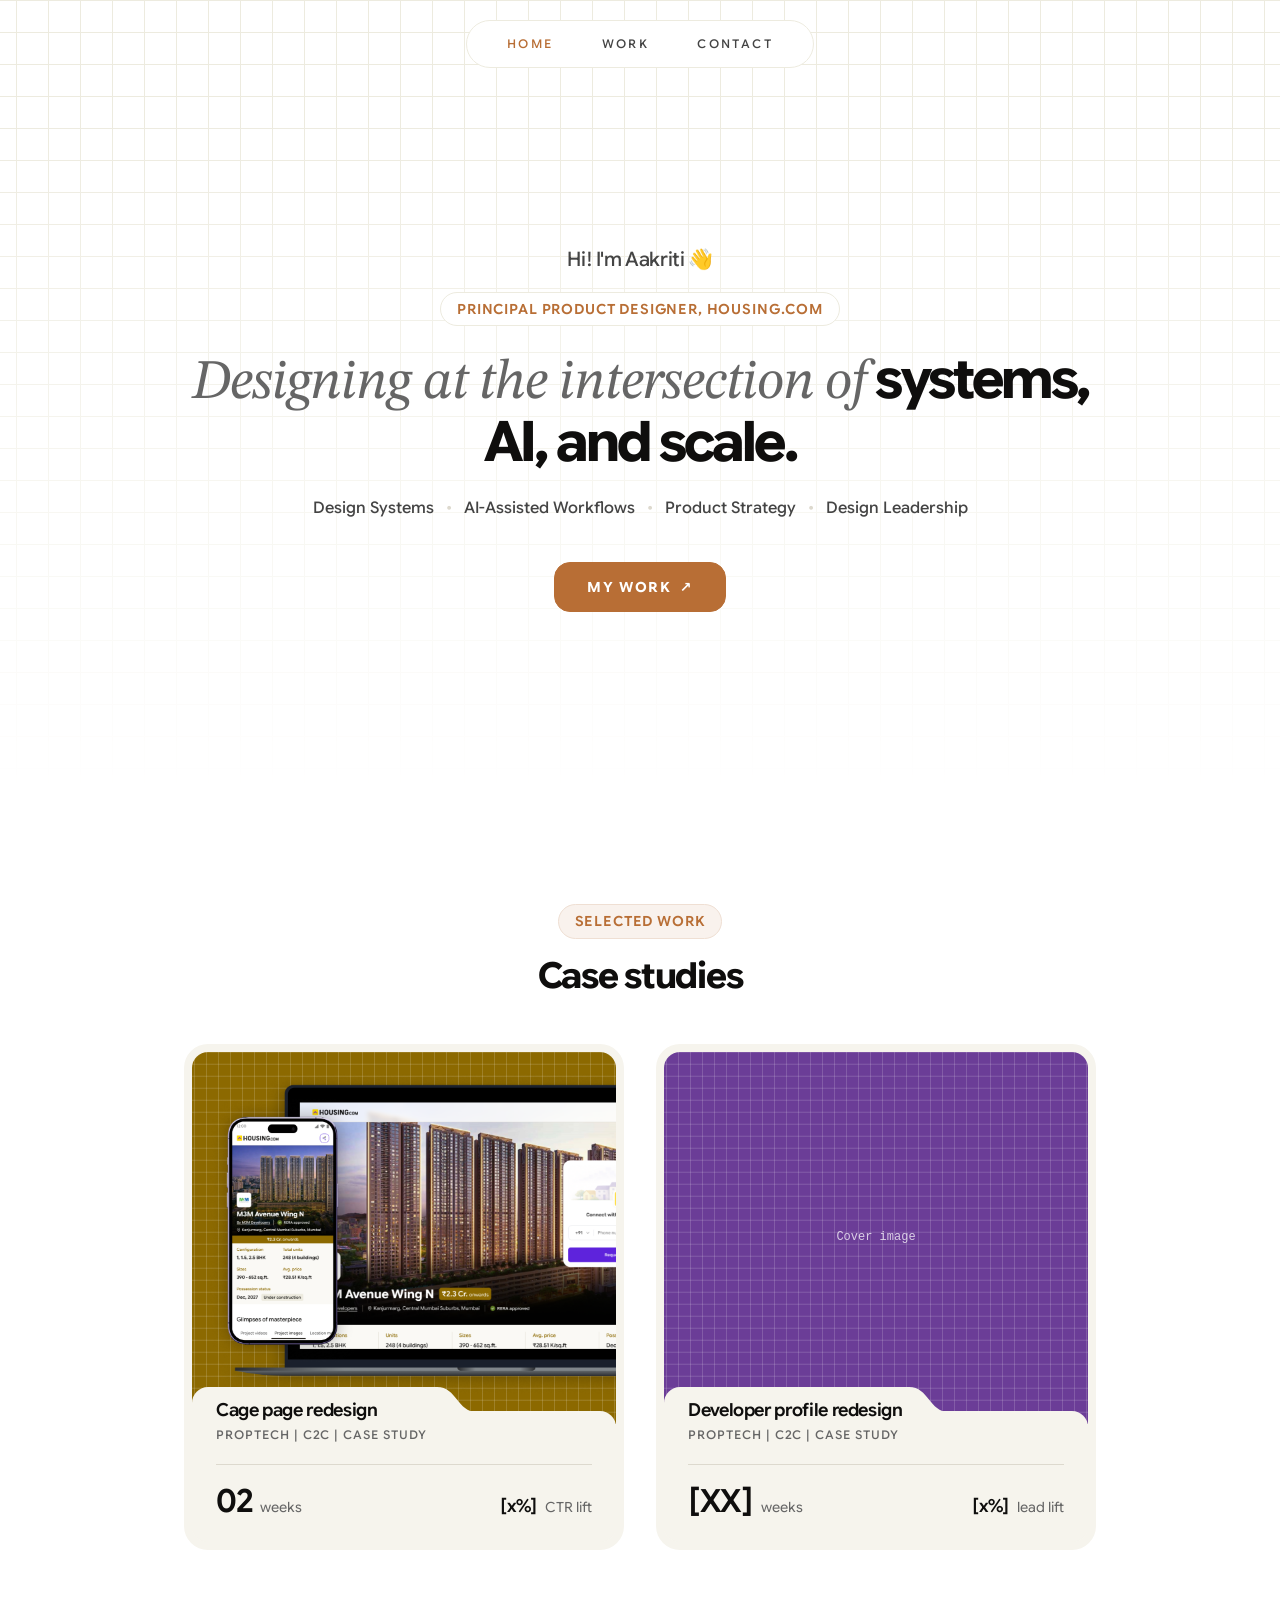
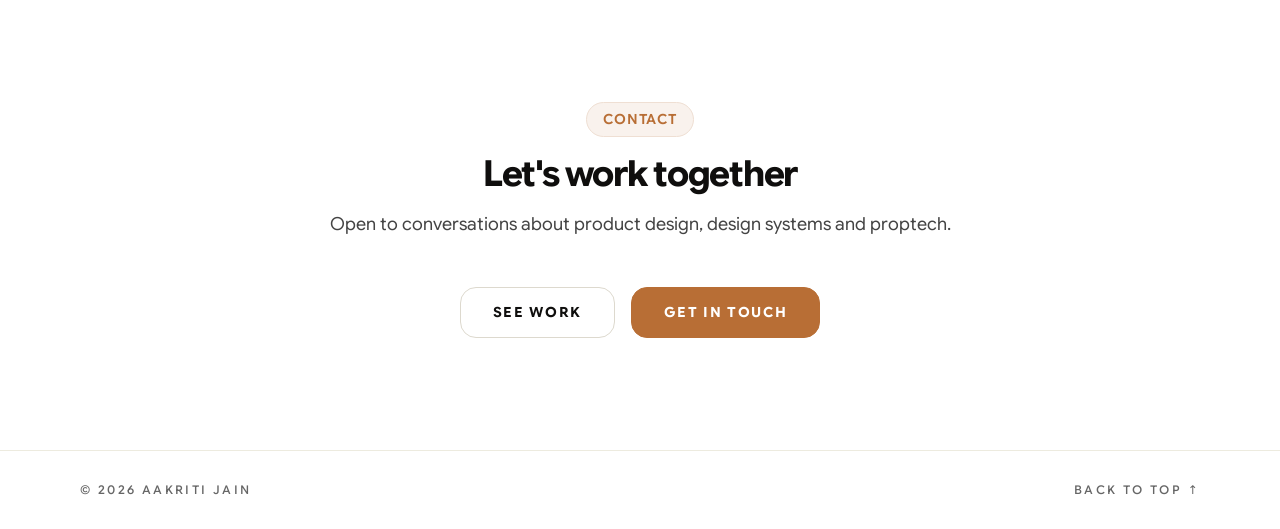
==== index.html @ a9bc6578 "Add portfolio homepage and cage page case study Plain HTML/CSS/JS site on Bricks design system token" ====
<!doctype html>
<html lang="en">
<head>
  <meta charset="utf-8">
  <meta name="viewport" content="width=device-width, initial-scale=1">
  <title>Aakriti Jain — Product Designer</title>
  <meta name="description" content="Aakriti Jain is a product designer at Housing.com, designing proptech experiences across web and app.">
  <link rel="preload" href="./assets/fonts/GoogleSansFlex.woff2" as="font" type="font/woff2" crossorigin>
  <link rel="preconnect" href="https://fonts.googleapis.com">
  <link rel="preconnect" href="https://fonts.gstatic.com" crossorigin>
  <link href="https://fonts.googleapis.com/css2?family=STIX+Two+Text:ital,wght@0,400;0,600;1,400;1,500&display=swap" rel="stylesheet">
  <link rel="stylesheet" href="./assets/css/styles.css">
  <script>document.documentElement.classList.add('js')</script>
  <script src="./assets/js/main.js" defer></script>
</head>
<body id="top">

  <nav class="nav" aria-label="Primary">
    <a href="./index.html" aria-current="page">Home</a>
    <a href="#work">Work</a>
    <a href="#contact">Contact</a>
  </nav>

  <main>
    <header class="hero hero--home">
      <div class="container intro">
        <p class="intro__hello">Hi! I'm Aakriti <span aria-hidden="true">👋</span></p>
        <span class="tag">Principal Product Designer, Housing.com</span>
        <h1 class="intro__title"><span class="soft">Designing at the intersection of</span> systems, AI, and scale.</h1>
        <p class="intro__skills">
          <span>Design Systems</span>
          <span>AI-Assisted Workflows</span>
          <span>Product Strategy</span>
          <span>Design Leadership</span>
        </p>
        <div class="intro__ctas">
          <a class="btn btn--solid" href="#work">My work <span aria-hidden="true">↗</span></a>
        </div>
      </div>
    </header>

    <section class="section" id="work">
      <div class="container">
        <div class="head reveal">
          <span class="tag">Selected work</span>
          <h2>Case studies</h2>
        </div>

        <div class="work__grid">
          <a class="folder folder--butter reveal" href="./case-studies/cage-page-redesign.html" aria-label="Cage page redesign case study">
            <div class="folder__media">
              <img src="./assets/img/cage-page-cover.png" alt="Redesigned cage page on laptop and mobile" width="848" height="744" loading="lazy" decoding="async">
            </div>
            <div class="folder__body">
              <span class="folder__tab" aria-hidden="true"></span>
              <svg class="folder__curve" viewBox="0 0 40 24" preserveAspectRatio="none" aria-hidden="true">
                <path d="M0 0 C 20 0, 20 24, 40 24 L 0 24 Z" fill="currentColor"/>
              </svg>
              <div class="folder__head">
                <b>Cage page redesign</b>
                <span>PROPTECH | C2C | CASE STUDY</span>
              </div>
              <div class="folder__more">
                <div>
                  <h3 class="folder__title">Drove <span class="num">[x%]</span> more clicks by turning a high-converting landing page into a premium product developers pay for.</h3>
                </div>
              </div>
              <div class="folder__foot">
                <div class="folder__stat">
                  <b>02</b>
                  <span>weeks</span>
                </div>
                <div class="folder__stat folder__stat--end">
                  <b>[x%]</b>
                  <span>CTR lift</span>
                </div>
              </div>
            </div>
          </a>

          <!-- Coming soon: developer profile case study (dummy content until written up) -->
          <div class="folder folder--lavender folder--soon reveal" tabindex="0" aria-label="Developer profile redesign, case study coming soon">
            <div class="folder__media">
              <!-- TODO: replace with <img src="./assets/img/developer-profile-cover.png" alt=""> -->
              <span class="folder__ph">Cover image</span>
            </div>
            <div class="folder__body">
              <span class="folder__tab" aria-hidden="true"></span>
              <svg class="folder__curve" viewBox="0 0 40 24" preserveAspectRatio="none" aria-hidden="true">
                <path d="M0 0 C 20 0, 20 24, 40 24 L 0 24 Z" fill="currentColor"/>
              </svg>
              <div class="folder__head">
                <b>Developer profile redesign</b>
                <span>PROPTECH | C2C | CASE STUDY</span>
              </div>
              <div class="folder__more">
                <div>
                  <h3 class="folder__title">Drove <span class="num">[x%]</span> more lead drops by revamping developer profiles to put their projects front and centre.</h3>
                </div>
              </div>
              <div class="folder__foot">
                <div class="folder__stat">
                  <b>[XX]</b>
                  <span>weeks</span>
                </div>
                <div class="folder__stat folder__stat--end">
                  <b>[x%]</b>
                  <span>lead lift</span>
                </div>
              </div>
            </div>
          </div>
        </div>
      </div>
    </section>

    <section class="upnext" id="contact">
      <div class="container">
        <div class="head head--flush reveal">
          <span class="tag">Contact</span>
          <h2>Let's work together</h2>
          <p>Open to conversations about product design, design systems and proptech.</p>
        </div>
        <div class="ctas">
          <a class="btn" href="#work">See work</a>
          <!-- TODO: add contact link (email / LinkedIn) -->
          <a class="btn btn--solid" href="#">Get in touch</a>
        </div>
      </div>
    </section>
  </main>

  <footer class="footer">
    <div class="container footer__inner label">
      <span>© 2026 Aakriti Jain</span>
      <a href="#top">Back to top ↑</a>
    </div>
  </footer>

</body>
</html>
---- assets/css/styles.css ----
/* Google Sans Flex (SIL OFL 1.1, see ../fonts/OFL.txt). One variable file:
   weights 400–700, optical size 6–144, slant 0 to -10, Latin subset. */
@font-face {
  font-family: "Google Sans Flex";
  src: url("../fonts/GoogleSansFlex.woff2") format("woff2");
  font-weight: 400 700;
  font-style: oblique 0deg 10deg;
  font-display: swap;
}

/* ==========================================================================
   Aakriti Jain — Portfolio
   Built on Bricks design system tokens. No hardcoded values outside :root.
   ========================================================================== */

:root {
  /* Color */
  --warm-0: #ffffff;
  --warm-50: #faf9f5;
  --warm-100: #f6f4ed;
  --warm-200: #edebdf;
  --warm-300: #ddd9ce;
  --warm-700: #5c554d;
  --warm-800: #3c3630;
  --warm-900: #211d19;
  --purple-50: #f5f1fe;
  --purple-100: #e8dffd;
  --lavender-50: #f6f1f8;
  --lavender-100: #eee4f1;
  --lavender-200: #d6bce4;
  --lavender-500: #6b3d97;
  --butter-500: #8c6900;
  --lavender-300: #b58ad2;
  --purple-700: #4a16d9;

  /* Copper (test palette, from the Frame 2147262512–18 swatches) */
  --copper-900: #774722;
  --copper-800: #965a2c;
  --copper-700: #b86e35; /* default */
  --copper-500: #ca8149;
  --copper-400: #d39769;
  --copper-300: #e0b594;
  /* Light tints derived from the default for fills and outlines */
  --copper-100: color-mix(in srgb, var(--copper-700) 22%, var(--warm-0));
  --copper-50: color-mix(in srgb, var(--copper-700) 9%, var(--warm-0));

  /* Brand: every former purple use points here. Swap the theme to revert. */
  --brand: var(--copper-700);
  --brand-100: var(--copper-100);
  --brand-50: var(--copper-50);
  --grey-700: #666666;
  --grey-800: #444444;
  --grey-900: #0f0e0d;
  --pink-500: #ff1a87;

  /* Semantic aliases */
  --bg-page: var(--warm-0);
  --surface-subtle: var(--warm-50);
  --surface-default: var(--warm-100);
  --surface-brand: var(--brand-50);
  --border-subtle: var(--warm-200);
  --border-default: var(--warm-300);
  --text-primary: var(--grey-900);
  --text-secondary: var(--grey-800);
  --text-muted: var(--grey-700);
  --accent: var(--brand);
  --highlight: var(--pink-500);

  /* Typography */
  --font-sans: "Google Sans Flex", system-ui, -apple-system, sans-serif;
  --font-accent: "STIX Two Text", Georgia, serif;
  --font-mono: Menlo, ui-monospace, monospace;

  --fs-10: 10px;
  --fs-12: 12px;
  --fs-14: 14px;
  --fs-16: 16px;
  --fs-18: 18px;
  --fs-20: 20px;
  --fs-24: 24px;
  --fs-28: 28px;
  --fs-32: 32px;
  --fs-36: 36px;
  --fs-40: 40px;
  --fs-48: 48px;
  --fs-56: 56px;

  /* One size for all running body copy */
  --text-body: var(--fs-18);

  --fw-regular: 400;
  --fw-medium: 500;
  --fw-semibold: 600;
  --fw-bold: 700;

  /* Spacing */
  --space-xs: 8px;
  --space-s: 12px;
  --space-m: 16px;
  --space-l: 20px;
  --space-xl: 24px;
  --space-2xl: 32px;
  --space-3xl: 40px;
  --space-4xl: 48px;
  --space-5xl: 64px;

  /* Radius */
  --radius-xs: 4px;
  --radius-s: 8px;
  --radius-m: 12px;
  --radius-l: 16px;
  --radius-xl: 20px;
  --radius-2xl: 24px;
  --radius-full: 999px;

  /* Layout — composed only from spacing tokens */
  --gutter: var(--space-m);
  --container: 1120px;
  --measure: 760px;
  --section-y: calc(var(--space-5xl) + var(--space-4xl));     /* 112 */
  --chapter-y: calc(var(--space-5xl) * 2);                     /* 128 */
  --hero-top: calc(var(--space-5xl) * 2 + var(--space-3xl));   /* 168 */
}

@media (min-width: 768px) {
  :root {
    --gutter: var(--space-2xl);
  }
}

/* Original Bricks purple brand. To revert, add data-theme="purple" to <html>
   on each page (or swap these values into --brand above). */
:root[data-theme="purple"] {
  --brand: var(--purple-700);
  --brand-100: var(--purple-100);
  --brand-50: var(--purple-50);
}

/* --------------------------------------------------------------------------
   Base
   -------------------------------------------------------------------------- */

*,
*::before,
*::after {
  box-sizing: border-box;
}

html {
  -webkit-text-size-adjust: 100%;
  scroll-behavior: smooth;
}

body {
  margin: 0;
  background: var(--bg-page);
  color: var(--text-primary);
  font-family: var(--font-sans);
  font-size: var(--fs-16);
  font-weight: var(--fw-regular);
  line-height: 1.6;
  -webkit-font-smoothing: antialiased;
}

img {
  display: block;
  max-width: 100%;
}

a {
  color: inherit;
  text-decoration: none;
}

h1,
h2,
h3,
p,
ol,
ul,
figure {
  margin: 0;
}

ol,
ul {
  padding: 0;
  list-style: none;
}

:focus-visible {
  outline: 2px solid var(--accent);
  outline-offset: 2px;
  border-radius: var(--radius-xs);
}

.container {
  width: 100%;
  max-width: calc(var(--container) + var(--gutter) * 2);
  margin: 0 auto;
  padding: 0 var(--gutter);
}

.section {
  padding: var(--section-y) 0;
}

.section + .section {
  padding-top: 0;
}

/* Small uppercase label used for meta, eyebrows and nav */
.label {
  font-size: var(--fs-12);
  font-weight: var(--fw-medium);
  line-height: 1.2;
  letter-spacing: 0.2em;
  text-transform: uppercase;
  color: var(--text-muted);
}

.tag {
  text-transform: uppercase;
  letter-spacing: 0.06em;
  display: inline-flex;
  align-items: center;
  padding: var(--space-xs) var(--space-m);
  border-radius: var(--radius-full);
  border: 1px solid var(--brand-100);
  background: var(--surface-brand);
  color: var(--accent);
  font-size: var(--fs-14);
  font-weight: var(--fw-semibold);
  line-height: 1.2;
}

.tag--neutral {
  border-color: var(--border-subtle);
  background: var(--surface-default);
  color: var(--text-secondary);
}

/* Centered section heading block */
.head {
  max-width: var(--measure);
  margin: 0 auto var(--space-4xl);
  text-align: center;
}

.head h2 {
  margin-top: var(--space-m);
  font-size: var(--fs-28);
  font-weight: var(--fw-bold);
  line-height: 1.15;
  letter-spacing: -0.035em;
}

.head p {
  margin-top: var(--space-m);
  font-size: var(--text-body);
  line-height: 1.6;
  color: var(--text-secondary);
}

.head__icon {
  display: block;
  width: var(--space-3xl);
  height: var(--space-3xl);
  margin: 0 auto var(--space-m);
  color: var(--border-default);
}

.head h2.head__accent {
  margin-top: 0;
  color: var(--accent);
}

.head--flush {
  margin-bottom: 0;
}

@media (min-width: 768px) {
  .head h2 {
    font-size: var(--fs-36);
  }

  .head p {
    font-size: var(--text-body);
  }
}

/* Reveal on scroll (only when JS is available) */
.js .reveal {
  opacity: 0;
  transform: translateY(var(--space-l));
  transition: opacity 0.6s ease, transform 0.6s ease;
}

.js .reveal.in {
  opacity: 1;
  transform: none;
}

/* --------------------------------------------------------------------------
   Nav — floating pill
   -------------------------------------------------------------------------- */

.nav {
  position: fixed;
  top: var(--space-l);
  left: 50%;
  z-index: 20;
  transform: translateX(-50%);
  display: flex;
  gap: var(--space-xl);
  padding: var(--space-m) var(--space-2xl);
  background: var(--bg-page);
  border: 1px solid var(--border-subtle);
  border-radius: var(--radius-full);
  white-space: nowrap;
}

.nav a {
  font-size: var(--fs-12);
  font-weight: var(--fw-medium);
  line-height: 1.2;
  letter-spacing: 0.2em;
  text-transform: uppercase;
  color: var(--text-secondary);
  transition: color 0.15s ease;
}

.nav a:hover,
.nav a[aria-current="page"] {
  color: var(--accent);
}

@media (min-width: 768px) {
  .nav {
    gap: var(--space-4xl);
    padding: var(--space-m) var(--space-3xl);
  }
}

/* --------------------------------------------------------------------------
   Hero (shared)
   -------------------------------------------------------------------------- */

.hero {
  position: relative;
  isolation: isolate;
  padding: calc(var(--space-5xl) * 2) 0 var(--space-5xl);
}

/* Edge-to-edge grid behind every hero: solid at the top, gone by the next section */
.hero::before {
  content: "";
  position: absolute;
  inset: 0;
  z-index: -1;
  background-image:
    linear-gradient(to right, var(--border-subtle) 1px, transparent 1px),
    linear-gradient(to bottom, var(--border-subtle) 1px, transparent 1px);
  background-size: var(--space-2xl) var(--space-2xl);
  background-position: center top;
  -webkit-mask-image: linear-gradient(to bottom, black 0%, black 15%, transparent 100%);
  mask-image: linear-gradient(to bottom, black 0%, black 15%, transparent 100%);
}

@media (min-width: 900px) {
  .hero {
    padding: var(--hero-top) 0 var(--section-y);
  }
}

.hero__grid {
  display: grid;
  gap: var(--space-4xl);
}

@media (min-width: 900px) {
  .hero__grid {
    grid-template-columns: 1fr 1fr;
    align-items: end;
  }
}

.back {
  display: inline-block;
  margin-bottom: var(--space-xl);
  transition: color 0.15s ease;
}

.back:hover {
  color: var(--accent);
}

.hero__title {
  margin-top: var(--space-l);
  font-size: var(--fs-40);
  font-weight: var(--fw-bold);
  line-height: 1.04;
  letter-spacing: -0.05em;
}

.hero__title .muted {
  color: var(--text-muted);
}

.hero__intro {
  max-width: 600px;
  margin-top: var(--space-l);
  font-size: var(--text-body);
  line-height: 1.6;
  letter-spacing: -0.02em;
  color: var(--text-secondary);
}

.hero__intro strong {
  font-weight: var(--fw-bold);
  color: var(--text-primary);
}

@media (min-width: 768px) {
  .hero__title {
    font-size: var(--fs-56);
  }

  .hero__intro {
    font-size: var(--text-body);
  }
}

/* Homepage hero — centred intro over a fading grid */
.hero--home {
  display: grid;
  align-items: center;
  min-height: 88vh;
  padding: calc(var(--space-5xl) * 2) 0 var(--space-5xl);
}

.intro {
  display: flex;
  flex-direction: column;
  align-items: center;
  text-align: center;
}

.intro__hello {
  margin-bottom: var(--space-m);
  font-size: var(--fs-20);
  font-weight: var(--fw-medium);
  letter-spacing: -0.02em;
  color: var(--text-secondary);
}

.intro .tag {
  background: var(--warm-0);
  border: 1px solid var(--border-subtle);
}

.intro__title {
  max-width: 900px;
  margin-top: var(--space-xl);
  font-size: var(--fs-40);
  font-weight: var(--fw-bold);
  line-height: 1.05;
  letter-spacing: -0.05em;
}

.intro__title .soft {
  font-family: var(--font-accent);
  font-style: italic;
  font-weight: var(--fw-regular);
  letter-spacing: -0.02em;
  color: var(--text-muted);
}

.intro__skills {
  display: flex;
  flex-wrap: wrap;
  justify-content: center;
  gap: var(--space-xs) var(--space-s);
  max-width: var(--measure);
  margin-top: var(--space-xl);
  font-size: var(--fs-14);
  font-weight: var(--fw-medium);
  color: var(--text-secondary);
}

.intro__skills {
  column-gap: var(--space-l);
}

@media (min-width: 600px) {
  .intro__skills {
    column-gap: var(--space-s);
  }

  .intro__skills span + span::before {
    content: "•";
    margin-right: var(--space-s);
    color: var(--border-default);
  }
}

.intro__ctas {
  margin-top: var(--space-3xl);
}

@media (min-width: 768px) {
  .intro__title {
    font-size: var(--fs-56);
  }

  .intro__skills {
    font-size: var(--fs-16);
  }
}

/* Stat pair under the hero copy */
.stats {
  display: grid;
  grid-template-columns: 1fr 1fr;
  gap: var(--space-s);
  max-width: 420px;
  margin-top: var(--space-2xl);
}

/* Card UI — one shell for every card: white, hairline border, soft radius,
   a tinted pill on top, semibold title, muted description */
.stat,
.star li,
.prob,
.hmw__card {
  border-radius: var(--radius-l);
  background: var(--warm-0);
  border: 1px solid var(--border-default);
}

.star .label,
.prob__no,
.pill {
  display: inline-flex;
  align-items: center;
  justify-self: start;
  padding: var(--space-xs) var(--space-s);
  border-radius: var(--radius-full);
  border: 1px solid var(--brand-100);
  background: var(--surface-brand);
  color: var(--accent);
  font-size: var(--fs-14);
  font-weight: var(--fw-medium);
  line-height: 1;
  letter-spacing: 0.06em;
  text-transform: uppercase;
}

.stat {
  padding: var(--space-m);
}

.stat b {
  font-family: var(--font-accent);
  display: block;
  font-size: var(--fs-28);
  font-weight: var(--fw-bold);
  line-height: 1;
  letter-spacing: -0.04em;
  color: var(--accent);
}

.stat small {
  display: block;
  margin-top: var(--space-xs);
  font-size: var(--fs-12);
  line-height: 1.35;
  color: var(--text-muted);
}

/* Meta row: label over value, divided columns */
.meta {
  --meta-line: 2px solid var(--border-default);
  display: grid;
  grid-template-columns: 1fr;
  border-top: var(--meta-line);
}

.meta > div {
  padding: var(--space-l) var(--space-m) var(--space-l) 0;
  border-bottom: var(--meta-line);
}

.meta dt {
  margin-bottom: var(--space-xs);
}

.meta dd {
  margin: 0;
  font-size: var(--fs-16);
  font-weight: var(--fw-bold);
  line-height: 1.4;
  letter-spacing: -0.02em;
}

@media (min-width: 600px) {
  .meta {
    grid-auto-flow: column;
    grid-auto-columns: 1fr;
    border-bottom: var(--meta-line);
  }

  .meta > div {
    border-bottom: 0;
  }

  .meta > div + div {
    padding-left: var(--space-xl);
    border-left: var(--meta-line);
  }
}

.hero__meta {
  margin-top: var(--space-2xl);
}

/* Case study hero: copy left, image right */
.hero--case .hero__grid {
  align-items: center;
}

.hero--case .hero__title {
  font-size: var(--fs-36);
}

.hero--case .hero__intro {
  font-size: var(--text-body);
}

.hero--case .stats {
  margin-top: var(--space-xl);
}

.hero--case .hero__meta {
  margin-top: var(--space-2xl);
}

.ph.hero__visual {
  aspect-ratio: 4 / 5;
  overflow: hidden;
  background: var(--brand-100);
  border: 0;
}

.hero__visual--device {
  aspect-ratio: 4 / 5;
}

.hero__visual--device img {
  width: 100%;
  height: 100%;
  object-fit: contain;
}

.hero__visual img {
  width: 100%;
  height: 100%;
  object-fit: cover;
}

@media (min-width: 768px) {
  .hero--case .hero__title {
    font-size: var(--fs-48);
  }
}

@media (min-width: 900px) {
  .hero--case .hero__grid {
    grid-template-columns: 6fr 5fr;
    gap: var(--space-5xl);
  }

  /* Meta stacks label/value in tighter columns on the narrow side */
  .hero--case .meta > div + div {
    padding-left: var(--space-m);
  }
}

/* Pending data marker */
.pending {
  display: inline-block;
  padding: 0 var(--space-xs);
  border-radius: var(--radius-xs);
  background: var(--surface-default);
  border: 1px dashed var(--border-default);
  font-family: var(--font-mono);
  font-size: var(--fs-14);
  font-weight: var(--fw-regular);
  letter-spacing: 0;
  color: var(--text-muted);
}

/* Media placeholder */
.ph {
  display: grid;
  place-items: center;
  border-radius: var(--radius-2xl);
  background: var(--surface-default);
  border: 1px solid var(--border-subtle);
  font-family: var(--font-mono);
  font-size: var(--fs-12);
  color: var(--text-muted);
}

.ph--brand {
  background: var(--surface-brand);
}

/* --------------------------------------------------------------------------
   Homepage — work: folder cards
   -------------------------------------------------------------------------- */

.work__grid {
  display: flex;
  flex-wrap: wrap;
  justify-content: center;
  gap: var(--space-2xl);
}

.folder {
  --tab-h: var(--space-xl);
  --tab-w: 58%;
  --curve-w: var(--space-3xl);
  position: relative;
  display: block;
  width: 100%;
  max-width: 440px;
  aspect-ratio: 1 / 1.15;
  padding: var(--space-xs);
  border-radius: var(--radius-2xl);
  background: var(--surface-default);
  transition: transform 0.4s cubic-bezier(0.2, 0.8, 0.2, 1), box-shadow 0.4s ease;
}

.work__grid .folder {
  transition: opacity 0.6s ease, transform 0.4s cubic-bezier(0.2, 0.8, 0.2, 1), box-shadow 0.4s ease;
}

.work__grid .folder:hover,
.work__grid .folder:focus-visible {
  transform: translateY(calc(var(--space-xs) * -0.75));
  box-shadow: 0 var(--space-xl) var(--space-4xl) calc(var(--space-xl) * -1)
    color-mix(in srgb, var(--grey-900) 25%, transparent);
}

/* Image area fills the card */
.folder__media {
  position: absolute;
  inset: var(--space-xs) var(--space-xs) 25%;
  overflow: hidden;
  border-radius: var(--radius-l) var(--radius-l) 0 0;
  /* Solid panel with a fine grid of small boxes; each card sets its colour */
  --media-bg: var(--warm-800);
  --grid-line: color-mix(in srgb, var(--warm-0) 16%, transparent);
  background-color: var(--media-bg);
  background-image:
    linear-gradient(to right, var(--grid-line) 1px, transparent 1px),
    linear-gradient(to bottom, var(--grid-line) 1px, transparent 1px);
  background-size: var(--space-s) var(--space-s);
  background-position: center;
}

.folder--butter .folder__media {
  --media-bg: var(--butter-500);
}

.folder--lavender .folder__media {
  --media-bg: var(--lavender-500);
}

.folder__ph {
  position: absolute;
  inset: 0;
  display: grid;
  place-items: center;
  font-family: var(--font-mono);
  font-size: var(--fs-12);
  color: color-mix(in srgb, var(--warm-0) 75%, transparent);
}

.folder__media img {
  width: 100%;
  height: 100%;
  object-fit: cover;
  transition: transform 0.6s ease;
}

.folder:hover .folder__media img {
  transform: scale(1.04);
}

/* Bottom panel, anchored to the bottom so it grows upward */
.folder__body {
  position: absolute;
  left: var(--space-xs);
  right: var(--space-xs);
  bottom: var(--space-xs);
  padding: 0 var(--space-xl) var(--space-xl);
  border-radius: 0 var(--radius-l) var(--radius-l) var(--radius-l);
  background: var(--surface-default);
  color: var(--text-primary);
}

/* Tab: raised block + smooth S-curve step */
.folder__tab,
.folder__curve {
  position: absolute;
  bottom: calc(100% - 1px);
  height: calc(var(--tab-h) + 1px);
  color: var(--surface-default);
}

.folder__tab {
  left: 0;
  width: var(--tab-w);
  border-top-left-radius: var(--radius-l);
  background: var(--surface-default);
}

.folder__curve {
  left: calc(var(--tab-w) - 1px);
  width: var(--curve-w);
  display: block;
}

.folder__head {
  position: relative;
  margin-top: calc(var(--tab-h) * -1 + var(--space-s));
  padding-bottom: var(--space-m);
  border-bottom: 1px solid var(--border-default);
}

.folder__head b {
  display: block;
  font-size: var(--fs-18);
  font-weight: var(--fw-semibold);
  line-height: 1.3;
  letter-spacing: -0.02em;
}

.folder__head span {
  font-size: var(--fs-12);
  font-weight: var(--fw-medium);
  letter-spacing: 0.08em;
  color: var(--text-muted);
}

/* Hidden detail that expands on hover */
.folder__more {
  display: grid;
  grid-template-rows: 0fr;
  opacity: 0;
  transition: grid-template-rows 0.45s cubic-bezier(0.2, 0.8, 0.2, 1), opacity 0.3s ease;
}

.folder__more > div {
  overflow: hidden;
}

.folder:hover .folder__more,
.folder:focus-visible .folder__more {
  grid-template-rows: 1fr;
  opacity: 1;
}

.folder__title {
  padding-top: var(--space-m);
  font-size: var(--fs-18);
  font-weight: var(--fw-medium);
  line-height: 1.4;
  letter-spacing: -0.02em;
}

.folder__title .num {
  font-weight: var(--fw-semibold);
  color: var(--accent);
}

.folder__foot {
  display: flex;
  align-items: baseline;
  justify-content: space-between;
  gap: var(--space-m);
  padding-top: var(--space-l);
}

.folder__stat {
  display: flex;
  align-items: baseline;
  gap: var(--space-xs);
}

.folder__stat b {
  font-size: var(--fs-32);
  font-weight: var(--fw-semibold);
  line-height: 1;
  letter-spacing: -0.04em;
}

.folder__stat span {
  font-size: var(--fs-14);
  color: var(--text-muted);
}

.folder__stat--end b {
  font-size: var(--fs-18);
  letter-spacing: -0.02em;
}

@media (max-width: 480px) {
  .folder {
    aspect-ratio: 1 / 1.35;
  }
}

/* Touch screens have no hover: show the detail by default */
@media (hover: none) {
  .folder__more {
    grid-template-rows: 1fr;
    opacity: 1;
  }
}

/* --------------------------------------------------------------------------
   Case study — The short version (STAR)
   -------------------------------------------------------------------------- */

.star {
  display: grid;
  gap: var(--space-s);
}

@media (min-width: 600px) {
  .star {
    grid-template-columns: 1fr 1fr;
  }
}

@media (min-width: 1000px) {
  .star {
    grid-template-columns: repeat(4, 1fr);
  }
}

.star li {
  display: grid;
  gap: var(--space-xs);
  align-content: start;
  padding: var(--space-xl);
}

/* The outcome card's pill is filled to set it apart */
.star li.is-result .label {
  border-color: var(--accent);
  background: var(--accent);
  color: var(--warm-0);
}

.star b {
  margin-top: var(--space-s);
  font-size: var(--fs-20);
  font-weight: var(--fw-semibold);
  line-height: 1.3;
  letter-spacing: -0.02em;
}

.star p {
  font-size: var(--text-body);
  line-height: 1.6;
  color: var(--text-muted);
}

/* --------------------------------------------------------------------------
   Case study — numbered problem cards
   -------------------------------------------------------------------------- */

.probs {
  display: grid;
  gap: var(--space-m);
}

@media (min-width: 768px) {
  .probs {
    grid-template-columns: repeat(3, 1fr);
  }
}

.prob {
  display: grid;
  gap: var(--space-xs);
  align-content: start;
  padding: var(--space-xl);
}

.prob b {
  margin-top: var(--space-s);
  font-size: var(--fs-20);
  font-weight: var(--fw-semibold);
  line-height: 1.3;
  letter-spacing: -0.02em;
}

.prob p {
  font-size: var(--text-body);
  line-height: 1.6;
  color: var(--text-muted);
}

/* --------------------------------------------------------------------------
   Case study — chapter band
   -------------------------------------------------------------------------- */

.chapter {
  padding: calc(var(--chapter-y) - var(--space-l)) 0;
  background: var(--surface-default);
  text-align: center;
}

.chapter__num {
  font-family: var(--font-accent);
  display: block;
  font-size: var(--fs-56);
  font-weight: var(--fw-bold);
  line-height: 1;
  letter-spacing: -0.06em;
  color: var(--border-default);
  margin-bottom: var(--space-m);
}

.chapter h2 {
  max-width: 900px;
  margin: var(--space-l) auto 0;
  font-size: var(--fs-32);
  font-weight: var(--fw-bold);
  line-height: 1.1;
  letter-spacing: -0.04em;
}

.chapter p {
  max-width: var(--measure);
  margin: var(--space-m) auto 0;
  font-size: var(--text-body);
  line-height: 1.6;
  letter-spacing: -0.02em;
  color: var(--text-secondary);
}

.chapter .num {
  font-weight: var(--fw-semibold);
  color: var(--accent);
}

.chapter__cta {
  margin-top: var(--space-2xl);
}

.chapter p.chapter__lead {
  margin-top: var(--space-l);
  font-weight: var(--fw-semibold);
  color: var(--text-primary);
}

.chapter p.chapter__lead + p {
  margin-top: var(--space-xs);
}

@media (min-width: 768px) {
  .chapter h2 {
    font-size: var(--fs-48);
  }

  .chapter p {
    font-size: var(--text-body);
  }
}

/* --------------------------------------------------------------------------
   Case study — narrative blocks
   -------------------------------------------------------------------------- */

.prose {
  max-width: var(--measure);
  margin: 0 auto;
  display: grid;
  gap: var(--space-l);
}

.prose p {
  font-size: var(--text-body);
  line-height: 1.6;
  color: var(--text-secondary);
}

.prose strong {
  font-weight: var(--fw-semibold);
  color: var(--text-primary);
}

/* Sub-story: numbered heading, intro line, then media */
.story + .story {
  margin-top: var(--section-y);
}

.story__head {
  display: flex;
  flex-wrap: wrap;
  align-items: center;
  gap: var(--space-xs) var(--space-s);
  margin-bottom: var(--space-l);
}

.story__no {
  display: inline-grid;
  place-items: center;
  padding: var(--space-xs) var(--space-xs);
  border-radius: var(--radius-s);
  border: 1px solid var(--brand-100);
  background: var(--surface-brand);
  color: var(--accent);
  font-size: var(--fs-12);
  font-weight: var(--fw-bold);
  line-height: 1;
  letter-spacing: 0.08em;
}

.story__head h3 {
  font-size: var(--fs-24);
  font-weight: var(--fw-bold);
  line-height: 1.2;
  letter-spacing: -0.035em;
}

.story__lede {
  max-width: var(--measure);
  margin-bottom: var(--space-3xl);
  font-size: var(--text-body);
  line-height: 1.6;
  color: var(--text-secondary);
}

@media (min-width: 768px) {
  .story__head h3 {
    font-size: var(--fs-28);
  }
}

/* Context block under the hero */
.section--context {
  padding: 0 0 var(--space-5xl);
}

.context {
  max-width: var(--measure);
  margin: 0 auto;
  padding: 0;
  text-align: center;
}

/* Short brand-purple rule between the lead sentence and the rest */
.context p:first-child::after {
  content: "";
  display: block;
  width: var(--space-5xl);
  height: 4px;
  margin: var(--space-l) auto var(--space-m);
  border-radius: var(--radius-full);
  background: var(--accent);
}

.context p + p {
  margin-top: var(--space-xs);
}

.context p {
  font-size: var(--text-body);
  line-height: 1.6;
  color: var(--text-primary);
}

.context strong {
  font-weight: var(--fw-semibold);
}

/* Lead sentence reads as a pull-quote in the accent serif */
.context p:first-child strong {
  font-family: var(--font-accent);
  font-size: var(--fs-24);
  font-style: italic;
  font-weight: var(--fw-medium);
  line-height: 1.35;
  letter-spacing: -0.01em;
}

@media (min-width: 768px) {
  .context p {
    font-size: var(--text-body);
  }
}

/* Process: "How might we" framing */
.hmw {
  display: grid;
  gap: var(--space-m);
}

@media (min-width: 768px) {
  .hmw {
    grid-template-columns: 1fr 1fr;
  }
}

.hmw__card {
  display: grid;
  gap: var(--space-m);
  align-content: start;
  padding: var(--space-xl);
}

.hmw__card b {
  font-size: var(--fs-20);
  font-weight: var(--fw-semibold);
  line-height: 1.4;
  letter-spacing: -0.02em;
}

/* HMW inside the chapter band: bold, filled cards */
.chapter .chapter__q {
  margin-top: var(--space-4xl);
  font-size: var(--fs-14);
  font-weight: var(--fw-semibold);
  letter-spacing: 0.16em;
  text-transform: uppercase;
  color: var(--text-muted);
}

.chapter .hmw {
  max-width: var(--container);
  margin: var(--space-xl) auto 0;
  text-align: left;
}

.hmw__card--a,
.hmw__card--b {
  gap: var(--space-l);
  padding: var(--space-2xl);
  border: 0;
  border-radius: var(--radius-2xl);
}

.hmw__card--a {
  background: var(--lavender-500);
}

.hmw__card--b {
  background: var(--warm-900);
}

.hmw__card--a .pill,
.hmw__card--b .pill {
  border-color: color-mix(in srgb, var(--warm-0) 30%, transparent);
  background: color-mix(in srgb, var(--warm-0) 14%, transparent);
  color: var(--warm-0);
}

.hmw__card--a b,
.hmw__card--b b {
  font-size: var(--fs-24);
  font-weight: var(--fw-bold);
  line-height: 1.3;
  letter-spacing: -0.03em;
  color: var(--warm-0);
}

.journey--first {
  margin-top: 0;
}

/* Process: decision journey. Statement left, stage-by-stage questions right */
.journey {
  display: grid;
  gap: var(--space-3xl);
  margin-top: var(--space-2xl);
  padding: var(--space-2xl);
  border-radius: var(--radius-2xl);
  border: 1px solid var(--brand-100);
  background: var(--surface-brand);
}

.journey--first {
  margin-top: 0;
}

@media (min-width: 900px) {
  .journey {
    grid-template-columns: 6fr 5fr;
    gap: var(--space-4xl);
    align-items: center;
    padding: var(--space-3xl);
  }
}

.journey__idea {
  display: grid;
  gap: var(--space-m);
  align-content: center;
}

.journey__idea .label {
  color: var(--accent);
  font-weight: var(--fw-semibold);
}

.journey__statement {
  font-size: var(--fs-28);
  font-weight: var(--fw-bold);
  line-height: 1.25;
  letter-spacing: -0.03em;
  color: var(--text-primary);
}

.journey__statement mark {
  padding: 0 var(--space-xs);
  border-radius: var(--radius-s);
  background: var(--lavender-200);
  color: inherit;
  -webkit-box-decoration-break: clone;
  box-decoration-break: clone;
}

.journey__note {
  font-size: var(--fs-16);
  line-height: 1.55;
  color: var(--text-muted);
}

@media (min-width: 768px) {
  .journey__statement {
    font-size: var(--fs-32);
  }
}

/* Vertical stepper: dot + line on the left, stage name, then its questions */
.journey__steps {
  display: grid;
  gap: 0;
}

.journey__steps li {
  position: relative;
  display: grid;
  gap: var(--space-xs);
  padding: 0 0 var(--space-xl) var(--space-2xl);
}

.journey__steps li:last-child {
  padding-bottom: 0;
}

/* connecting line */
.journey__steps li::before {
  content: "";
  position: absolute;
  left: calc(var(--space-xs) - 1px);
  top: var(--space-l);
  bottom: 0;
  width: 2px;
  background: var(--brand-100);
}

.journey__steps li:last-child::before {
  display: none;
}

/* step dot */
.journey__steps li::after {
  content: "";
  position: absolute;
  left: 0;
  top: var(--space-xs);
  width: var(--space-m);
  height: var(--space-m);
  border-radius: var(--radius-full);
  border: 2px solid var(--accent);
  background: var(--warm-0);
}

.journey__steps li.is-goal::after {
  background: var(--accent);
}

.journey__stage {
  font-size: var(--fs-12);
  font-weight: var(--fw-bold);
  letter-spacing: 0.16em;
  text-transform: uppercase;
  color: var(--accent);
}

.journey__steps p {
  font-size: var(--fs-18);
  font-weight: var(--fw-semibold);
  line-height: 1.35;
  letter-spacing: -0.01em;
  color: var(--text-primary);
}

/* Process: insight + challenge cards */
.insights,
.challenges {
  display: grid;
  gap: var(--space-m);
}

@media (min-width: 768px) {
  .challenges {
    grid-template-columns: 1fr 1fr;
  }
}

@media (min-width: 900px) {
  .insights {
    grid-template-columns: repeat(3, 1fr);
  }
}

/* Challenge card: white top panel (pill, title, problem), brand-purple bottom
   panel with the resolution */
.challenges {
  gap: var(--space-xl);
  max-width: 880px;
}

.challenge {
  display: grid;
  grid-template-rows: 1fr auto;
  overflow: hidden;
  border-radius: var(--radius-2xl);
  border: 1px solid var(--border-subtle);
}

.challenge__top {
  display: grid;
  gap: var(--space-m);
  align-content: start;
  padding: var(--space-xl);
  background: var(--warm-0);
}

.pill--dot::before {
  content: "";
  width: var(--space-xs);
  height: var(--space-xs);
  margin-right: var(--space-xs);
  border-radius: var(--radius-full);
  background: currentColor;
}

.challenge h4 {
  margin: var(--space-xs) 0 0;
  font-size: var(--fs-24);
  font-weight: var(--fw-bold);
  line-height: 1.1;
  letter-spacing: -0.035em;
  color: var(--text-primary);
}

.challenge__problem {
  font-size: var(--fs-16);
  line-height: 1.5;
  color: var(--text-muted);
}

.challenge__answer {
  padding: var(--space-l) var(--space-xl);
  border-radius: 0 0 var(--radius-2xl) var(--radius-2xl);
  background: var(--brand-100);
  font-size: var(--text-body);
  font-weight: var(--fw-semibold);
  line-height: 1.45;
  color: var(--text-primary);
}

@media (min-width: 768px) {
  /* Top and bottom panels line up across both cards */
  .challenges {
    grid-template-rows: auto auto;
    row-gap: 0;
  }

  .challenge {
    grid-row: span 2;
    grid-template-rows: subgrid;
  }
}

.card__top {
  display: flex;
  align-items: center;
  justify-content: space-between;
  gap: var(--space-s);
}

.card__meta {
  font-size: var(--fs-14);
  color: var(--text-muted);
}

/* Image placeholders / screenshots in the narrative */
.section.section--figure {
  padding-top: 0;
}

.shot {
  display: grid;
  gap: var(--space-m);
  margin-bottom: var(--space-2xl);
}

.shot--lead {
  margin-bottom: var(--section-y);
}

.shot .ph {
  width: 100%;
  padding: var(--space-m);
  text-align: center;
}

.shot img {
  width: 100%;
  height: auto;
}

/* Small source files: show at native size at most, centred */
.shot--native img {
  max-width: 724px;
  margin: 0 auto;
}

.shot figcaption {
  font-size: var(--fs-14);
  color: var(--text-muted);
}

.shot figcaption .label {
  margin-right: var(--space-xs);
}

/* Side-by-side before / after screenshots */
.ba {
  display: grid;
  gap: var(--space-3xl);
}

@media (min-width: 768px) {
  .ba {
    grid-template-columns: 1fr 1fr;
    gap: var(--space-2xl);
  }
}

.ba figure {
  display: grid;
  gap: var(--space-m);
  align-content: start;
}

.ba figcaption {
  font-weight: var(--fw-bold);
}

.ba img {
  width: 100%;
  height: auto;
}

/* Problem cards: split side by side, white left (number + title),
   brand purple right (description) */
.prob.prob--split {
  grid-template-columns: 1fr;
  gap: 0;
  padding: 0;
  overflow: hidden;
  border-color: var(--border-subtle);
  border-radius: var(--radius-2xl);
}

.prob--split .prob__head {
  display: grid;
  gap: var(--space-s);
  align-content: center;
  justify-items: start;
  padding: var(--space-l) var(--space-xl);
  background: var(--warm-0);
}

.prob--split .prob__head b {
  margin-top: 0;
}

.prob--split > p {
  display: flex;
  align-items: center;
  padding: var(--space-l) var(--space-xl);
  background: var(--brand-100);
  font-size: var(--fs-16);
  line-height: 1.45;
  color: var(--text-primary);
}

@media (min-width: 600px) {
  .probs .prob.prob--split {
    grid-template-columns: 2fr 3fr;
    grid-template-rows: 1fr;
    align-content: stretch;
  }
}

/* Iterations: five page tops in a row, each overlapping the previous one
   by 30% of its width. Later items paint on top (5 above 1). */
.stack {
  --item: calc(100% / 3.8);
  --stagger: var(--space-2xl);
  display: flex;
  align-items: flex-start;
  margin-bottom: var(--space-3xl);
  padding: var(--space-xs) 0 var(--space-m);
}

/* Alternate cards sit lower so the row zig-zags */
.stack__item:nth-child(odd) {
  margin-top: var(--stagger);
}

.stack__item {
  position: relative;
  flex: 0 0 var(--item);
  aspect-ratio: 1 / 2;
  overflow: hidden;
  border-radius: var(--radius-m);
  border: 1px solid var(--border-subtle);
  background: var(--warm-0);
  box-shadow: calc(var(--space-xs) * -1) 0 var(--space-xl) calc(var(--space-xs) * -1)
    color-mix(in srgb, var(--grey-900) 25%, transparent);
  transition: transform 0.3s cubic-bezier(0.2, 0.8, 0.2, 1);
}

.stack__item + .stack__item {
  margin-left: calc(var(--item) * -0.3);
}

.stack__item:hover {
  transform: translateY(calc(var(--space-xs) * -1));
}

.stack__item img {
  width: 100%;
  height: 100%;
  object-fit: cover;
  object-position: top;
}

.stack__no {
  position: absolute;
  top: var(--space-s);
  left: var(--space-s);
  z-index: 1;
  padding: var(--space-xs) var(--space-s);
  border-radius: var(--radius-full);
  background: var(--grey-900);
  color: var(--warm-0);
  font-size: var(--fs-12);
  font-weight: var(--fw-semibold);
  line-height: 1;
  pointer-events: none;
}

/* Phones: scroll the row sideways instead of shrinking it */
@media (max-width: 767px) {
  .stack {
    --item: 60vw;
    overflow-x: auto;
    scroll-snap-type: x proximity;
  }

  .stack__item {
    scroll-snap-align: start;
  }
}

/* Problem: annotated screenshot beside stacked cards */
.probs-split {
  display: grid;
  gap: var(--space-2xl);
  align-items: start;
}

.probs-split .shot {
  width: 100%;
  max-width: 480px;
  margin: 0 auto;
}

@media (min-width: 1100px) {
  .probs-split .shot {
    max-width: none;
  }
}

@media (min-width: 1100px) {
  .probs-split {
    grid-template-columns: 1fr 1fr;
    gap: var(--space-2xl);
  }

  /* Cards share the image's height: equal rows, equal padding all round */
  .probs-split {
    align-items: stretch;
  }

  .probs.probs--stack {
    grid-template-columns: 1fr;
    grid-template-rows: repeat(3, 1fr);
    gap: var(--space-m);
  }

  .probs--stack .prob {
    align-content: center;
  }
}

/* Wide screens: image narrower, cards wider */
@media (min-width: 1200px) {
  .probs-split {
    grid-template-columns: 5fr 7fr;
    gap: var(--space-4xl);
  }
}

/* Before / after comparison */
.compare {
  display: grid;
  gap: var(--space-xl);
}

@media (min-width: 768px) {
  .compare {
    grid-template-columns: 1fr 1fr;
    gap: var(--space-2xl);
  }
}

.compare figure {
  display: grid;
  gap: var(--space-m);
  align-content: start;
}

.compare .ph {
  aspect-ratio: 4 / 3;
}

.compare--text figure {
  gap: 0;
}

/* Label / image / text rows are shared across both columns, so the
   descriptions start on the same line even when image heights differ */
@media (min-width: 768px) {
  .compare:has(figure > img) {
    grid-template-rows: auto auto auto;
    row-gap: 0;
  }

  .compare:has(figure > img) figure {
    grid-row: span 3;
    grid-template-rows: subgrid;
  }
}

.compare figure > img {
  width: 100%;
  height: auto;
  border: 1px solid var(--border-subtle);
  border-radius: var(--radius-m);
}

.compare figure > p {
  font-size: var(--text-body);
  line-height: 1.6;
  color: var(--text-secondary);
}

.compare figcaption {
  display: grid;
  gap: var(--space-xs);
}

.compare figcaption p {
  font-size: var(--text-body);
  line-height: 1.6;
  color: var(--text-secondary);
}

.state {
  justify-self: start;
  font-weight: var(--fw-bold);
}

.state--before {
  color: var(--text-muted);
}

.state--after {
  color: var(--accent);
}

/* Section list comparison (structure before vs after) */
.flowlist {
  display: grid;
  gap: var(--space-m);
}

@media (min-width: 768px) {
  .flowlist {
    grid-template-columns: 5fr 7fr;
    gap: var(--space-2xl);
  }
}

.flowlist > div {
  padding: var(--space-xl);
  border-radius: var(--radius-xl);
  background: var(--surface-subtle);
  border: 1px solid var(--border-subtle);
}

.flowlist > div.is-after {
  background: var(--surface-brand);
  border-color: transparent;
}

.flowlist ol {
  display: grid;
  gap: var(--space-xs);
  margin-top: var(--space-m);
  counter-reset: step;
}

.flowlist li {
  display: flex;
  align-items: center;
  gap: var(--space-s);
  padding: var(--space-s) var(--space-m);
  border-radius: var(--radius-m);
  background: var(--bg-page);
  font-size: var(--fs-16);
  font-weight: var(--fw-medium);
  counter-increment: step;
}

.flowlist li::before {
  content: counter(step, decimal-leading-zero);
  font-family: var(--font-mono);
  font-size: var(--fs-12);
  color: var(--text-muted);
}

.flowlist li small {
  margin-left: auto;
  font-size: var(--fs-12);
  color: var(--accent);
}

.note {
  max-width: var(--measure);
  margin: var(--space-2xl) auto 0;
  font-size: var(--text-body);
  line-height: 1.6;
  text-align: center;
  color: var(--text-secondary);
}

/* Impact callout: dark panel that interrupts the flow on purpose */
.impact {
  display: grid;
  gap: var(--space-m);
  align-items: center;
  margin-top: var(--space-3xl);
  padding: var(--space-2xl);
  border-radius: var(--radius-2xl);
  background: var(--warm-900);
  color: var(--warm-0);
}

@media (min-width: 768px) {
  .impact {
    grid-template-columns: auto 1fr;
    gap: var(--space-2xl);
    padding: var(--space-2xl) var(--space-3xl);
  }
}

.impact__num {
  font-family: var(--font-accent);
  font-size: var(--fs-48);
  font-weight: var(--fw-bold);
  line-height: 1;
  letter-spacing: -0.04em;
  color: var(--lavender-300);
}

.impact__label {
  display: block;
  margin-bottom: var(--space-xs);
  font-size: var(--fs-12);
  font-weight: var(--fw-semibold);
  letter-spacing: 0.2em;
  text-transform: uppercase;
  color: var(--warm-300);
}

.impact p {
  font-size: var(--text-body);
  line-height: 1.6;
  color: var(--warm-0);
}

.impact strong {
  font-weight: var(--fw-semibold);
  color: var(--lavender-300);
}

.wide-ph {
  margin-top: var(--space-3xl);
  aspect-ratio: 16 / 9;
}

/* --------------------------------------------------------------------------
   Case study — results
   -------------------------------------------------------------------------- */

















/* Before / after metric cards: white body, warm footer strip naming the metric */
.metrics {
  display: grid;
  gap: var(--space-xl);
  margin-bottom: var(--section-y);
}

@media (min-width: 900px) {
  .metrics {
    grid-template-columns: repeat(3, 1fr);
  }
}

.metrics:last-child {
  margin-bottom: 0;
}

.metric {
  display: grid;
  grid-template-rows: 1fr auto;
  overflow: hidden;
  border-radius: var(--radius-2xl);
  border: 1px solid var(--border-subtle);
}

.metric__body {
  display: grid;
  gap: var(--space-m);
  align-content: start;
  justify-items: start;
  padding: var(--space-xl);
  background: var(--warm-0);
}

.metric__num {
  margin-top: var(--space-xs);
  font-family: var(--font-accent);
  font-size: var(--fs-56);
  font-weight: var(--fw-semibold);
  line-height: 1;
  letter-spacing: -0.03em;
  color: var(--lavender-500);
}

/* Metric cards use the lavender family instead of brand purple */
.metric .pill {
  border-color: var(--lavender-100);
  background: var(--lavender-50);
  color: var(--lavender-500);
}

.metric__note {
  justify-self: stretch;
  margin-top: var(--space-xs);
  padding-top: var(--space-m);
  border-top: 1px solid var(--border-subtle);
  font-size: var(--fs-16);
  line-height: 1.5;
  color: var(--text-muted);
}

.metric__foot {
  padding: var(--space-m) var(--space-xl);
  background: var(--warm-100);
  font-size: var(--fs-12);
  font-weight: var(--fw-medium);
  letter-spacing: 0.2em;
  text-transform: uppercase;
  color: var(--text-muted);
}

/* Headline impact: giant number left, big statement right */
.headline-impact {
  display: grid;
  gap: var(--space-3xl);
  align-items: center;
  margin-bottom: var(--section-y);
}

@media (min-width: 900px) {
  .headline-impact {
    grid-template-columns: 5fr 6fr;
    gap: var(--space-5xl);
  }
}

.headline-impact mark {
  padding: 0 var(--space-xs);
  border-radius: var(--radius-s);
  background: var(--lavender-200);
  color: inherit;
  -webkit-box-decoration-break: clone;
  box-decoration-break: clone;
}

.headline-impact__num {
  font-family: var(--font-accent);
  font-size: calc(var(--fs-56) * 3);
  font-weight: var(--fw-semibold);
  line-height: 0.85;
  letter-spacing: -0.04em;
  color: var(--text-primary);
}

.headline-impact__num sup {
  font-size: 0.4em;
  vertical-align: 1.1em;
  letter-spacing: 0;
}

.headline-impact__label {
  margin-top: var(--space-l);
  font-size: var(--fs-24);
  font-weight: var(--fw-medium);
  line-height: 1.3;
  letter-spacing: -0.02em;
}

.headline-impact__sub {
  margin-top: var(--space-s);
  font-size: var(--fs-16);
  color: var(--text-muted);
}

.headline-impact__statement {
  font-size: var(--fs-32);
  font-weight: var(--fw-bold);
  line-height: 1.2;
  letter-spacing: -0.035em;
  color: var(--text-primary);
}

.headline-impact__statement .soft {
  color: var(--grey-700);
  opacity: 0.7;
}

@media (min-width: 768px) {
  .headline-impact__statement {
    font-size: var(--fs-40);
  }
}

@media (max-width: 599px) {
  .headline-impact__num {
    font-size: calc(var(--fs-56) * 2);
  }
}

/* --------------------------------------------------------------------------
   Up next / contact
   -------------------------------------------------------------------------- */

.upnext {
  padding: var(--space-3xl) 0 var(--section-y);
  text-align: center;
}

.upnext__folder {
  display: flex;
  justify-content: center;
  margin-top: var(--space-4xl);
  text-align: left;
}

/* Lift-on-hover also applies to the folder in Up next */
.upnext__folder .folder {
  transition: opacity 0.6s ease, transform 0.4s cubic-bezier(0.2, 0.8, 0.2, 1), box-shadow 0.4s ease;
}

.upnext__folder .folder:hover,
.upnext__folder .folder:focus-visible {
  transform: translateY(calc(var(--space-xs) * -0.75));
}

.upnext__card {
  display: block;
  max-width: 640px;
  margin: var(--space-4xl) auto 0;
  padding: var(--space-2xl);
  border-radius: var(--radius-2xl);
  background: var(--surface-subtle);
  border: 1px solid var(--border-subtle);
  text-align: left;
  transition: border-color 0.2s ease;
}

a.upnext__card:hover {
  border-color: var(--border-default);
}

.upnext__card h3 {
  margin-top: var(--space-l);
  font-size: var(--fs-24);
  font-weight: var(--fw-regular);
  line-height: 1.35;
  letter-spacing: -0.03em;
}

.upnext__card h3 b {
  font-weight: var(--fw-bold);
}

.upnext__card .label {
  display: block;
  margin-top: var(--space-m);
}

.ctas {
  display: flex;
  flex-wrap: wrap;
  justify-content: center;
  gap: var(--space-m);
  margin-top: var(--space-4xl);
}

.btn {
  display: inline-flex;
  align-items: center;
  gap: var(--space-xs);
  padding: var(--space-m) var(--space-2xl);
  border-radius: var(--radius-l);
  border: 1px solid var(--border-default);
  font-size: var(--fs-14);
  font-weight: var(--fw-bold);
  line-height: 1.2;
  letter-spacing: 0.12em;
  text-transform: uppercase;
  transition: border-color 0.15s ease, background 0.15s ease;
}

.btn:hover {
  border-color: var(--text-primary);
}

.btn--solid {
  background: var(--accent);
  border-color: var(--accent);
  color: var(--bg-page);
}

.btn--solid:hover {
  border-color: var(--text-primary);
  background: var(--text-primary);
}

.footer {
  padding: var(--space-2xl) 0;
  border-top: 1px solid var(--border-subtle);
}

.footer__inner {
  display: flex;
  flex-wrap: wrap;
  justify-content: space-between;
  gap: var(--space-m);
}

.footer a:hover {
  color: var(--accent);
}

/* --------------------------------------------------------------------------
   Lightbox
   -------------------------------------------------------------------------- */

.zoomable {
  cursor: zoom-in;
}

.lightbox-open,
.lightbox-open body {
  overflow: hidden;
}

.lightbox {
  position: fixed;
  inset: 0;
  z-index: 100;
  display: flex;
  overflow-y: auto;
  padding: var(--space-4xl) var(--space-m);
  /* 70% overlay from the darkest Bricks neutral */
  background: color-mix(in srgb, var(--grey-900) 70%, transparent);
  cursor: zoom-out;
  opacity: 0;
  transition: opacity 0.2s ease;
}

.lightbox[hidden] {
  display: none;
}

.lightbox.is-open {
  opacity: 1;
}

.lightbox__img {
  /* Fill the width; auto margins centre it when it fits and let the
     overlay scroll from the top when it is taller than the screen */
  width: min(100%, 1200px);
  height: auto;
  margin: auto;
  border-radius: var(--radius-m);
  cursor: default;
  transform: scale(0.96);
  transition: transform 0.25s cubic-bezier(0.2, 0.8, 0.2, 1);
}

.lightbox.is-open .lightbox__img {
  transform: none;
}

.lightbox__close {
  position: fixed;
  top: var(--space-m);
  right: var(--space-m);
  z-index: 1;
  display: grid;
  place-items: center;
  width: var(--space-3xl);
  height: var(--space-3xl);
  padding: 0;
  border: 0;
  border-radius: var(--radius-full);
  background: var(--warm-0);
  color: var(--text-primary);
  font-family: var(--font-sans);
  font-size: var(--fs-24);
  line-height: 1;
  cursor: pointer;
}

.lightbox__close:hover {
  background: var(--surface-brand);
  color: var(--accent);
}

@media (prefers-reduced-motion: reduce) {
  *,
  *::before,
  *::after {
    transition: none !important;
    scroll-behavior: auto !important;
  }

  .js .reveal {
    opacity: 1;
    transform: none;
  }
}
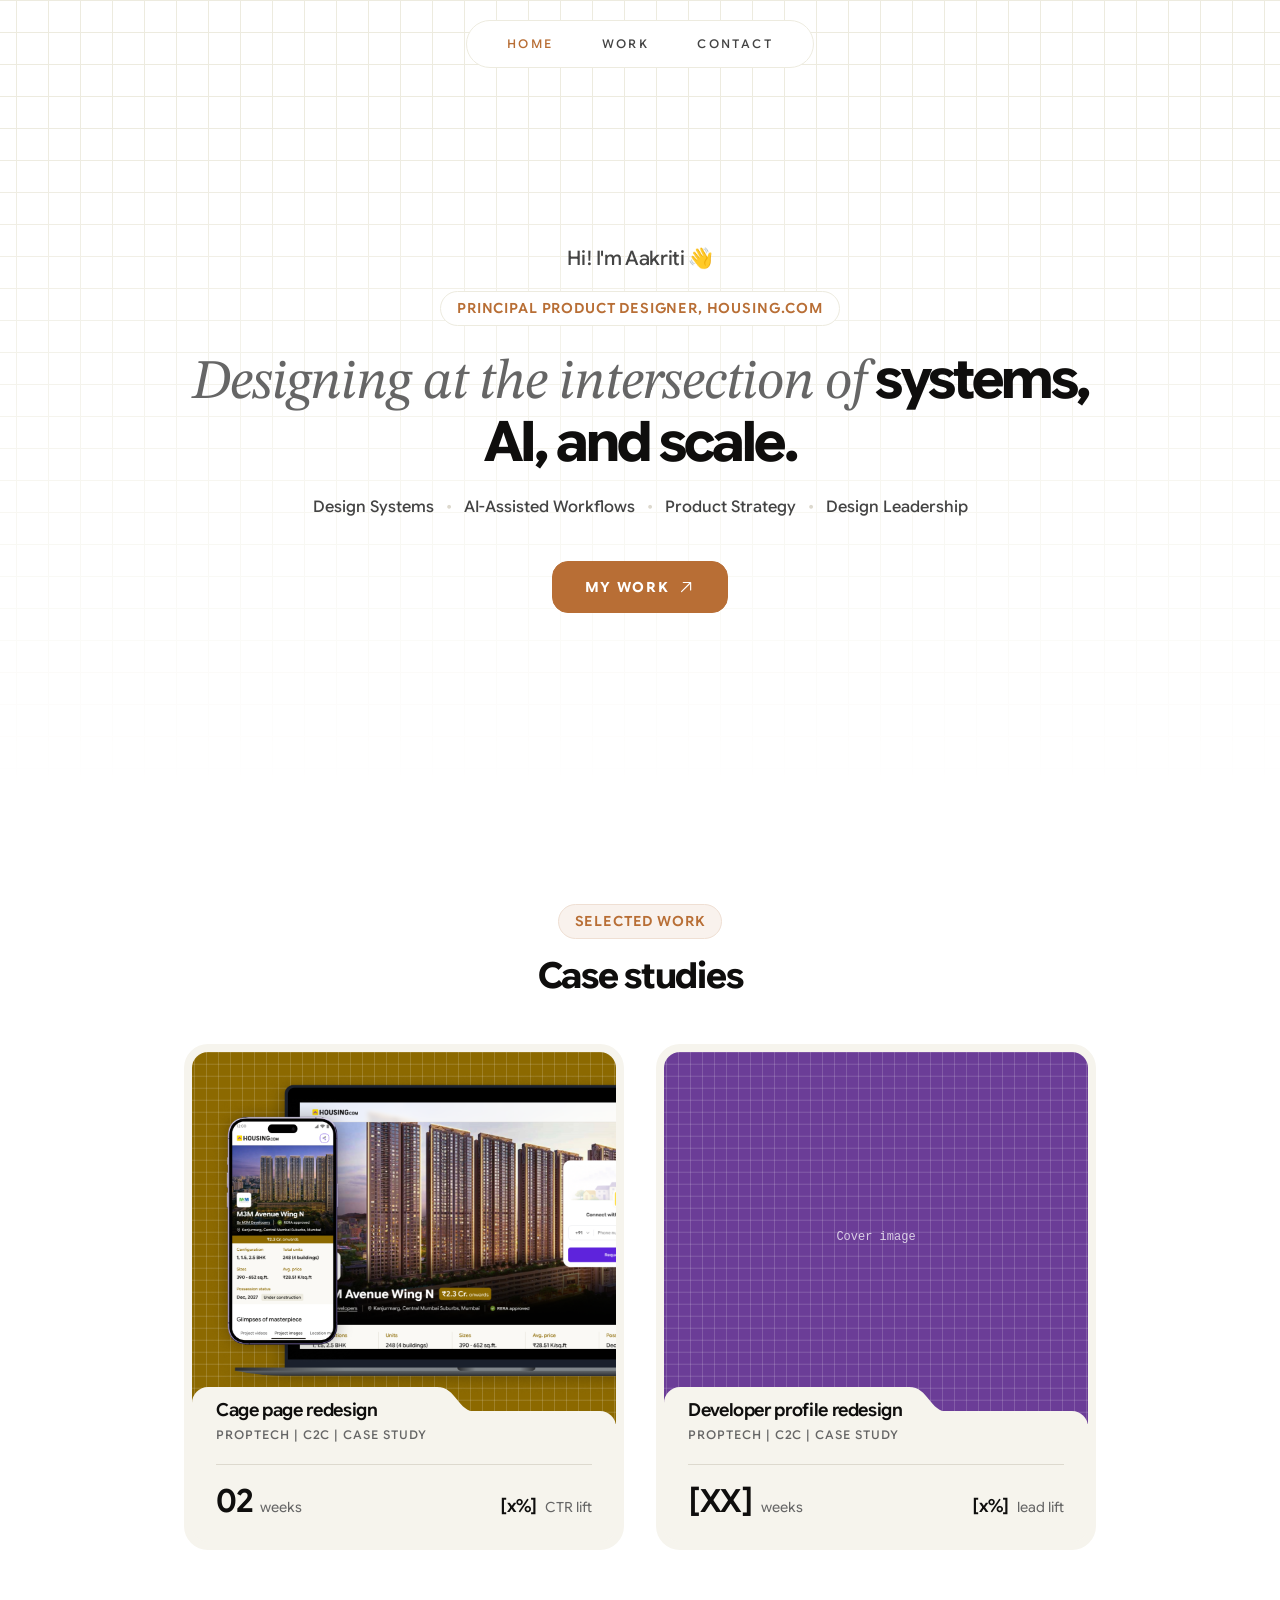
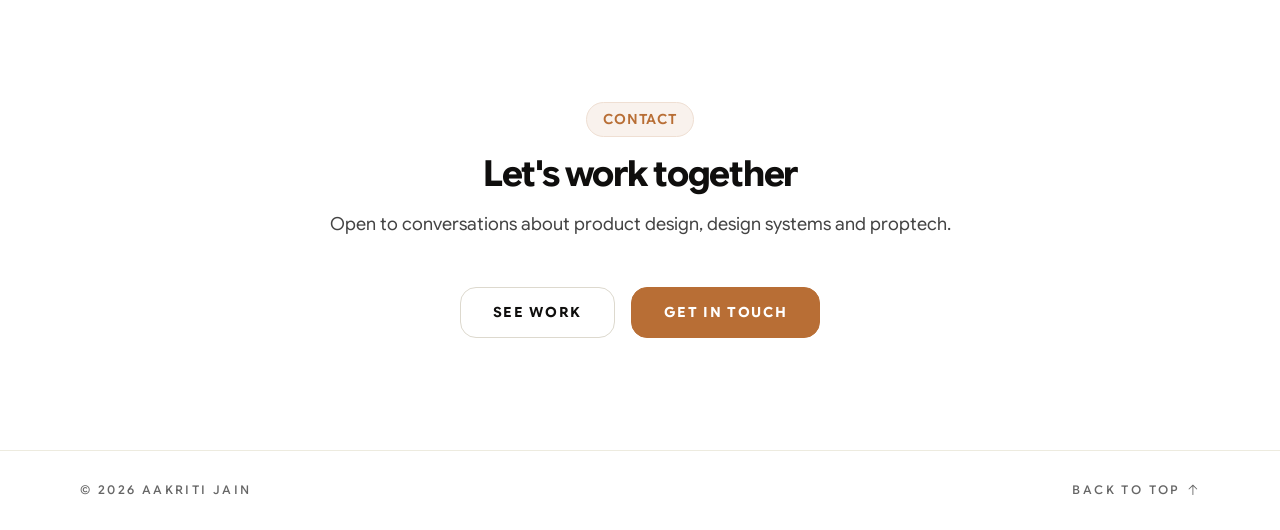
==== commit 6c66e7af: "Add developer profile case study - New developer-profile-redesign page built on the cage page templa" ====
--- a/index.html
+++ b/index.html
@@ -34,7 +34,7 @@
           <span>Design Leadership</span>
         </p>
         <div class="intro__ctas">
-          <a class="btn btn--solid" href="#work">My work <span aria-hidden="true">↗</span></a>
+          <a class="btn btn--solid" href="#work">My work <svg class="icon" viewBox="0 0 256 256" fill="currentColor" aria-hidden="true"><path d="M200,64V168a8,8,0,0,1-16,0V83.31L69.66,197.66a8,8,0,0,1-11.32-11.32L172.69,72H88a8,8,0,0,1,0-16H192A8,8,0,0,1,200,64Z"/></svg></a>
         </div>
       </div>
     </header>
@@ -49,7 +49,7 @@
         <div class="work__grid">
           <a class="folder folder--butter reveal" href="./case-studies/cage-page-redesign.html" aria-label="Cage page redesign case study">
             <div class="folder__media">
-              <img src="./assets/img/cage-page-cover.png" alt="Redesigned cage page on laptop and mobile" width="848" height="744" loading="lazy" decoding="async">
+              <img src="./assets/img/cage-page/cage-page-cover.png" alt="Redesigned cage page on laptop and mobile" width="848" height="744" loading="lazy" decoding="async">
             </div>
             <div class="folder__body">
               <span class="folder__tab" aria-hidden="true"></span>
@@ -78,10 +78,10 @@
             </div>
           </a>
 
-          <!-- Coming soon: developer profile case study (dummy content until written up) -->
-          <div class="folder folder--lavender folder--soon reveal" tabindex="0" aria-label="Developer profile redesign, case study coming soon">
+          <!-- Developer profile case study (dummy content until written up) -->
+          <a class="folder folder--lavender reveal" href="./case-studies/developer-profile-redesign.html" aria-label="Developer profile redesign case study">
             <div class="folder__media">
-              <!-- TODO: replace with <img src="./assets/img/developer-profile-cover.png" alt=""> -->
+              <!-- TODO: replace with <img src="./assets/img/developer-profile/cover.png" alt=""> -->
               <span class="folder__ph">Cover image</span>
             </div>
             <div class="folder__body">
@@ -109,7 +109,7 @@
                 </div>
               </div>
             </div>
-          </div>
+          </a>
         </div>
       </div>
     </section>
@@ -133,7 +133,7 @@
   <footer class="footer">
     <div class="container footer__inner label">
       <span>© 2026 Aakriti Jain</span>
-      <a href="#top">Back to top ↑</a>
+      <a href="#top">Back to top <svg class="icon" viewBox="0 0 256 256" fill="currentColor" aria-hidden="true"><path d="M205.66,117.66a8,8,0,0,1-11.32,0L136,59.31V216a8,8,0,0,1-16,0V59.31L61.66,117.66a8,8,0,0,1-11.32-11.32l72-72a8,8,0,0,1,11.32,0l72,72A8,8,0,0,1,205.66,117.66Z"/></svg></a>
     </div>
   </footer>
 
--- a/assets/css/styles.css
+++ b/assets/css/styles.css
@@ -557,7 +557,48 @@
 }
 
 .stat {
+  position: relative;
   padding: var(--space-m);
+}
+
+/* Hover: a short, thicker gradient segment travels around the border.
+   A rotating conic gradient is masked down to a 2px ring. */
+@property --stat-angle {
+  syntax: "<angle>";
+  initial-value: 0deg;
+  inherits: false;
+}
+
+.stat::before {
+  content: "";
+  position: absolute;
+  inset: -1px;
+  padding: 2px;
+  border-radius: inherit;
+  background: conic-gradient(
+    from var(--stat-angle),
+    transparent 0deg 270deg,
+    var(--brand-100) 300deg,
+    var(--brand) 345deg,
+    transparent 360deg
+  );
+  -webkit-mask: linear-gradient(var(--grey-900) 0 0) content-box, linear-gradient(var(--grey-900) 0 0);
+  -webkit-mask-composite: xor;
+  mask: linear-gradient(var(--grey-900) 0 0) content-box exclude, linear-gradient(var(--grey-900) 0 0);
+  opacity: 0;
+  transition: opacity 0.3s ease;
+  pointer-events: none;
+}
+
+.stat:hover::before {
+  opacity: 1;
+  animation: stat-trace 2.4s linear infinite;
+}
+
+@keyframes stat-trace {
+  to {
+    --stat-angle: 360deg;
+  }
 }
 
 .stat b {
@@ -666,6 +707,27 @@
   width: 100%;
   height: 100%;
   object-fit: cover;
+}
+
+/* Two phones side by side, shown whole. The PNGs carry a transparent shadow margin
+   (12.7% each side of the image), so negative margins let the shadows overlap. */
+.hero__phones {
+  display: flex;
+  justify-content: center;
+  align-items: flex-start;
+}
+
+.hero__visual.hero__phones img {
+  flex: 0 0 54.96%;
+  min-width: 0;
+  height: auto;
+  margin: 0 -3.98%;
+  object-fit: initial;
+}
+
+/* Stagger: the second phone sits a little lower */
+.hero__visual.hero__phones img + img {
+  margin-top: 10%;
 }
 
 @media (min-width: 768px) {
@@ -952,11 +1014,53 @@
   }
 }
 
+/* Each card links to its chapter band (S → 01, T → 02, A → 03, R → 04) */
 .star li {
+  display: grid;
+}
+
+.star__link {
+  position: relative;
   display: grid;
   gap: var(--space-xs);
   align-content: start;
   padding: var(--space-xl);
+  border-radius: inherit;
+}
+
+.star__arrow {
+  position: absolute;
+  top: calc(var(--space-xl) + var(--space-xs));
+  right: var(--space-xl);
+  width: var(--space-xl);
+  height: var(--space-xl);
+  color: var(--accent);
+  opacity: 0;
+  transform: translateY(calc(var(--space-xs) * -1));
+  transition: opacity 0.2s ease, transform 0.2s ease;
+}
+
+.js .star li.reveal.in {
+  transition: opacity 0.6s ease, transform 0.2s ease, border-color 0.2s ease, box-shadow 0.2s ease;
+}
+
+.js .star li.reveal.in:hover,
+.js .star li.reveal.in:focus-within {
+  transform: translateY(calc(var(--space-xs) * -0.75));
+  border-color: var(--brand-100);
+  box-shadow: 0 var(--space-xl) var(--space-4xl) calc(var(--space-xl) * -1)
+    color-mix(in srgb, var(--grey-900) 25%, transparent);
+}
+
+.star li:hover .star__arrow,
+.star li:focus-within .star__arrow {
+  opacity: 1;
+  transform: none;
+}
+
+.star__link:focus-visible {
+  outline: 2px solid var(--accent);
+  outline-offset: 2px;
 }
 
 /* The outcome card's pill is filled to set it apart */
@@ -980,6 +1084,23 @@
   color: var(--text-muted);
 }
 
+/* Result card: short list of headline numbers above the summary */
+.star__metrics {
+  display: grid;
+  gap: calc(var(--space-xs) / 2);
+}
+
+.star__metrics > span {
+  font-size: var(--text-body);
+  line-height: 1.5;
+  color: var(--text-primary);
+}
+
+.star__metrics .num {
+  font-weight: var(--fw-semibold);
+  color: var(--accent);
+}
+
 /* --------------------------------------------------------------------------
    Case study — numbered problem cards
    -------------------------------------------------------------------------- */
@@ -1021,6 +1142,7 @@
    -------------------------------------------------------------------------- */
 
 .chapter {
+  scroll-margin-top: var(--space-l);
   padding: calc(var(--chapter-y) - var(--space-l)) 0;
   background: var(--surface-default);
   text-align: center;
@@ -1072,6 +1194,46 @@
 
 .chapter p.chapter__lead + p {
   margin-top: var(--space-xs);
+}
+
+/* Band follow-up: three short questions under the lead paragraph */
+.chapter__qs {
+  display: grid;
+  gap: var(--space-s);
+  max-width: 1000px;
+  margin: var(--space-3xl) auto 0;
+  padding: 0;
+  list-style: none;
+}
+
+@media (min-width: 768px) {
+  .chapter__qs {
+    grid-template-columns: repeat(3, 1fr);
+  }
+}
+
+.chapter__qs li {
+  display: grid;
+  align-content: start;
+  gap: var(--space-xs);
+  padding: var(--space-xl);
+  border-radius: var(--radius-l);
+  border: 1px solid var(--border-default);
+  background: var(--warm-0);
+}
+
+.chapter__qs b {
+  font-size: var(--fs-20);
+  font-weight: var(--fw-semibold);
+  line-height: 1.3;
+  letter-spacing: -0.02em;
+  color: var(--text-primary);
+}
+
+.chapter__qs span {
+  font-size: var(--text-body);
+  line-height: 1.5;
+  color: var(--text-muted);
 }
 
 @media (min-width: 768px) {
@@ -1166,6 +1328,12 @@
   text-align: center;
 }
 
+.context__label {
+  display: flex;
+  justify-content: center;
+  margin-bottom: var(--space-l);
+}
+
 /* Short brand-purple rule between the lead sentence and the rest */
 .context p:first-child::after {
   content: "";
@@ -1414,6 +1582,301 @@
   color: var(--text-primary);
 }
 
+/* Process: design lens. Statement left; claim → proof → question flow right */
+.lens {
+  display: grid;
+  gap: var(--space-3xl);
+  padding: var(--space-2xl);
+  border-radius: var(--radius-2xl);
+  border: 1px solid var(--brand-100);
+  background: var(--surface-brand);
+}
+
+@media (min-width: 900px) {
+  .lens {
+    grid-template-columns: 6fr 5fr;
+    gap: var(--space-4xl);
+    align-items: center;
+    padding: var(--space-3xl);
+  }
+}
+
+.lens__idea {
+  display: grid;
+  gap: var(--space-m);
+  align-content: center;
+}
+
+.lens__idea .label {
+  color: var(--accent);
+  font-weight: var(--fw-semibold);
+}
+
+.lens__statement {
+  font-size: var(--fs-28);
+  font-weight: var(--fw-bold);
+  line-height: 1.25;
+  letter-spacing: -0.03em;
+  color: var(--text-primary);
+}
+
+.lens__statement mark,
+.lens__card--question mark {
+  padding: 0 var(--space-xs);
+  border-radius: var(--radius-s);
+  background: var(--lavender-200);
+  color: inherit;
+  -webkit-box-decoration-break: clone;
+  box-decoration-break: clone;
+}
+
+@media (min-width: 768px) {
+  .lens__statement {
+    font-size: var(--fs-40);
+  }
+}
+
+.lens__note {
+  font-size: var(--text-body);
+  line-height: 1.6;
+  color: var(--text-muted);
+}
+
+.lens__note q {
+  font-family: var(--font-accent);
+  font-style: italic;
+}
+
+.lens__note strong {
+  font-weight: var(--fw-semibold);
+  color: var(--text-primary);
+}
+
+/* Flow: three cards joined by small arrows */
+.lens__flow {
+  display: grid;
+  justify-items: center;
+}
+
+.lens__card {
+  width: 100%;
+  display: grid;
+  gap: var(--space-s);
+  padding: var(--space-l) var(--space-xl);
+  border-radius: var(--radius-xl);
+}
+
+.lens__top {
+  display: flex;
+  flex-wrap: wrap;
+  align-items: center;
+  justify-content: space-between;
+  gap: var(--space-xs);
+}
+
+.lens__label {
+  font-size: var(--fs-12);
+  font-weight: var(--fw-bold);
+  letter-spacing: 0.16em;
+  text-transform: uppercase;
+  color: var(--text-muted);
+}
+
+.lens__chip {
+  padding: calc(var(--space-xs) / 2) var(--space-xs);
+  border-radius: var(--radius-full);
+  border: 1px solid var(--border-default);
+  font-size: var(--fs-12);
+  font-weight: var(--fw-semibold);
+  line-height: 1.2;
+  color: var(--text-muted);
+}
+
+.lens__chip--brand {
+  border-color: var(--brand-100);
+  background: var(--brand-50);
+  color: var(--accent);
+}
+
+/* The claim reads like a brochure scrap: dashed, tilted, quieter */
+.lens__card--claim {
+  border: 1px dashed var(--border-default);
+  background: color-mix(in srgb, var(--warm-0) 60%, transparent);
+  transform: rotate(-1.5deg);
+}
+
+.lens__quote {
+  font-family: var(--font-accent);
+  font-size: var(--fs-24);
+  font-style: italic;
+  line-height: 1.3;
+  color: var(--text-muted);
+}
+
+.lens__card--proof {
+  border: 1px solid var(--brand-100);
+  background: var(--warm-0);
+}
+
+.lens__card--proof .lens__label {
+  color: var(--accent);
+}
+
+.lens__proofs {
+  display: grid;
+  gap: var(--space-xs);
+  margin: 0;
+  padding: 0;
+  list-style: none;
+}
+
+.lens__proofs li {
+  display: flex;
+  align-items: flex-start;
+  gap: var(--space-s);
+  font-size: var(--fs-18);
+  font-weight: var(--fw-semibold);
+  line-height: 1.4;
+  letter-spacing: -0.01em;
+  color: var(--text-primary);
+}
+
+.lens__proofs .icon {
+  flex: none;
+  width: var(--space-xl);
+  height: var(--space-xl);
+  padding: calc(var(--space-xs) / 2);
+  border-radius: var(--radius-full);
+  background: var(--accent);
+  color: var(--warm-0);
+}
+
+.lens__card--question {
+  background: var(--warm-900);
+}
+
+.lens__card--question .lens__label {
+  color: var(--lavender-300);
+}
+
+.lens__card--question p {
+  font-size: var(--fs-20);
+  font-weight: var(--fw-semibold);
+  line-height: 1.4;
+  letter-spacing: -0.01em;
+  color: var(--warm-0);
+}
+
+.lens__card--question mark {
+  background: var(--lavender-300);
+  color: var(--warm-900);
+}
+
+.lens__aside {
+  font-weight: var(--fw-regular);
+  color: var(--warm-300);
+}
+
+.lens__link {
+  display: grid;
+  place-items: center;
+  padding: var(--space-xs) 0;
+  color: var(--accent);
+}
+
+.lens__link .icon {
+  width: var(--space-l);
+  height: var(--space-l);
+}
+
+/* Competitor insight that the design built on: brand-tinted card */
+.prob.prob--lead {
+  border-color: var(--brand-100);
+  background: var(--brand-50);
+}
+
+.prob__list {
+  display: grid;
+  gap: var(--space-xs);
+  margin: 0;
+  padding-left: var(--space-l);
+  list-style: disc;
+}
+
+.prob__list li {
+  display: list-item;
+  font-size: var(--text-body);
+  line-height: 1.5;
+  color: var(--text-secondary);
+}
+
+.prob__list li::marker {
+  color: var(--accent);
+}
+
+.insights .prob > .prob__no {
+  justify-self: start;
+}
+
+.story__lede strong {
+  font-weight: var(--fw-semibold);
+  color: var(--text-primary);
+}
+
+/* Closing takeaway after a set of cards */
+.takeaway {
+  display: grid;
+  gap: var(--space-xs);
+  max-width: var(--measure);
+  margin-top: var(--space-3xl);
+  padding-left: var(--space-l);
+  border-left: 4px solid var(--accent);
+}
+
+.takeaway .label {
+  color: var(--accent);
+  font-weight: var(--fw-semibold);
+}
+
+.takeaway__lead {
+  font-size: var(--fs-20);
+  font-weight: var(--fw-semibold);
+  line-height: 1.45;
+  letter-spacing: -0.01em;
+  color: var(--text-primary);
+}
+
+.takeaway p:not(.takeaway__lead) {
+  font-size: var(--text-body);
+  line-height: 1.6;
+  color: var(--text-muted);
+}
+
+.takeaway mark {
+  padding: 0 var(--space-xs);
+  border-radius: var(--radius-s);
+  background: var(--lavender-200);
+  color: inherit;
+}
+
+/* Lede + takeaway on the left, insight cards stacked on the right */
+.insight-split {
+  display: grid;
+  gap: var(--space-3xl);
+}
+
+@media (min-width: 1000px) {
+  .insight-split {
+    grid-template-columns: 5fr 6fr;
+    align-items: center;
+    gap: var(--space-4xl);
+  }
+
+  .insight-split .story__lede {
+    margin-bottom: 0;
+  }
+}
+
 /* Process: insight + challenge cards */
 .insights,
 .challenges {
@@ -1430,6 +1893,10 @@
 @media (min-width: 900px) {
   .insights {
     grid-template-columns: repeat(3, 1fr);
+  }
+
+  .insights.insights--stack {
+    grid-template-columns: 1fr;
   }
 }
 
@@ -1490,6 +1957,11 @@
   color: var(--text-primary);
 }
 
+.challenge__answer .num {
+  font-weight: var(--fw-bold);
+  color: var(--text-primary);
+}
+
 @media (min-width: 768px) {
   /* Top and bottom panels line up across both cards */
   .challenges {
@@ -1550,6 +2022,11 @@
 .shot figcaption {
   font-size: var(--fs-14);
   color: var(--text-muted);
+}
+
+/* Before / after tag above a single screenshot, sized like the .ba tags */
+.shot figcaption.state {
+  font-size: var(--fs-12);
 }
 
 .shot figcaption .label {
@@ -1608,17 +2085,34 @@
   margin-top: 0;
 }
 
-.prob--split > p {
+.prob--split > p,
+.prob--split > .prob__body {
   display: flex;
   align-items: center;
   padding: var(--space-l) var(--space-xl);
-  background: var(--brand-100);
+  background: var(--brand-50);
   font-size: var(--fs-16);
   line-height: 1.45;
   color: var(--text-primary);
 }
 
+/* A body with several parts (list + note) stacks them, centred as a group */
+.prob--split > .prob__body {
+  flex-direction: column;
+  align-items: flex-start;
+  justify-content: center;
+  gap: var(--space-s);
+}
+
+.prob--split .prob__body p,
+.prob--split .prob__body li {
+  font-size: var(--fs-16);
+  line-height: 1.45;
+  color: var(--text-primary);
+}
+
 @media (min-width: 600px) {
+  .insights .prob.prob--split,
   .probs .prob.prob--split {
     grid-template-columns: 2fr 3fr;
     grid-template-rows: 1fr;
@@ -1698,6 +2192,33 @@
   }
 }
 
+/* Very tall boards: show the top, fade out, open the whole thing in the lightbox */
+.shot--peek {
+  position: relative;
+  max-height: 640px;
+  overflow: hidden;
+}
+
+.shot--peek img {
+  -webkit-mask-image: linear-gradient(180deg, var(--grey-900) 360px, transparent 640px);
+  mask-image: linear-gradient(180deg, var(--grey-900) 360px, transparent 640px);
+}
+
+.shot__hint {
+  position: absolute;
+  left: 50%;
+  bottom: var(--space-xl);
+  transform: translateX(-50%);
+  padding: var(--space-s) var(--space-l);
+  border: 1px solid var(--border-default);
+  border-radius: var(--radius-full);
+  background: var(--warm-0);
+  font-size: var(--fs-14);
+  font-weight: var(--fw-medium);
+  white-space: nowrap;
+  pointer-events: none;
+}
+
 /* Problem: annotated screenshot beside stacked cards */
 .probs-split {
   display: grid;
@@ -1745,6 +2266,307 @@
     grid-template-columns: 5fr 7fr;
     gap: var(--space-4xl);
   }
+}
+
+/* Two cards: a narrower screenshot column so the tall phone shot
+   matches the height of the stacked pair */
+@media (min-width: 1100px) {
+  .probs-split.probs-split--two {
+    grid-template-columns: minmax(0, 300px) 1fr;
+    gap: var(--space-4xl);
+  }
+
+  .probs-split--two .probs.probs--stack {
+    grid-template-rows: repeat(2, 1fr);
+  }
+}
+
+/* Solution tabs: a working Projects / Insights switch, each panel an intro
+   line followed by numbered points paired with an image */
+.tabs {
+  scroll-margin-top: var(--space-3xl);
+}
+
+.tabs__bar {
+  display: flex;
+  max-width: 100%;
+  width: fit-content;
+  gap: calc(var(--space-xs) / 2);
+  padding: calc(var(--space-xs) / 2);
+  border: 1px solid var(--border-default);
+  border-radius: var(--radius-full);
+  background: var(--warm-0);
+}
+
+.tabs__tab {
+  flex: 1 1 auto;
+  min-width: 0;
+  padding: var(--space-s) var(--space-xl);
+  border: 0;
+  border-radius: var(--radius-full);
+  background: transparent;
+  font: inherit;
+  font-size: var(--fs-16);
+  font-weight: var(--fw-semibold);
+  line-height: 1.2;
+  color: var(--text-muted);
+  cursor: pointer;
+  transition: background-color 0.2s ease, color 0.2s ease;
+}
+
+.tabs__tab:hover {
+  color: var(--text-primary);
+}
+
+.tabs__tab[aria-selected="true"] {
+  background: var(--text-primary);
+  color: var(--warm-0);
+}
+
+.tabs__tab:focus-visible,
+.tabs__panel:focus-visible,
+.tabs__jump:focus-visible {
+  outline: 2px solid var(--accent);
+  outline-offset: 2px;
+}
+
+.tabs__panel {
+  margin-top: var(--space-2xl);
+  border-radius: var(--radius-l);
+  animation: tabs-in 0.3s ease;
+}
+
+.tabs__panel[hidden] {
+  display: none;
+}
+
+@keyframes tabs-in {
+  from { opacity: 0; transform: translateY(var(--space-xs)); }
+  to { opacity: 1; transform: none; }
+}
+
+@media (prefers-reduced-motion: reduce) {
+  .tabs__panel {
+    animation: none;
+  }
+}
+
+.tabs__intro {
+  max-width: var(--measure);
+  margin-bottom: var(--space-3xl);
+  font-size: var(--fs-20);
+  font-weight: var(--fw-semibold);
+  line-height: 1.4;
+  letter-spacing: -0.02em;
+  color: var(--text-primary);
+}
+
+.tabs__points {
+  display: grid;
+  gap: var(--space-4xl);
+  margin: 0;
+  padding: 0;
+  list-style: none;
+}
+
+.tabs__point {
+  display: grid;
+  gap: var(--space-l);
+}
+
+@media (min-width: 900px) {
+  .tabs__point {
+    grid-template-columns: 5fr 7fr;
+    align-items: center;
+    gap: var(--space-4xl);
+  }
+}
+
+/* Text-only point: no image column, so the copy runs at reading width */
+.tabs__point.tabs__point--text {
+  grid-template-columns: 1fr;
+}
+
+@media (min-width: 900px) {
+  .tabs__point.tabs__point--text {
+    grid-template-columns: 1fr auto;
+    align-items: center;
+  }
+}
+
+.tabs__point--text .tabs__text {
+  max-width: var(--measure);
+}
+
+.tabs__text {
+  display: grid;
+  gap: var(--space-xs);
+  justify-items: start;
+  align-content: center;
+  align-self: center;
+}
+
+.tabs__text .story__no {
+  margin-bottom: var(--space-xs);
+}
+
+.tabs__text h4 {
+  margin: 0;
+  font-size: var(--fs-20);
+  font-weight: var(--fw-semibold);
+  line-height: 1.3;
+  letter-spacing: -0.02em;
+}
+
+.tabs__text p {
+  font-size: var(--text-body);
+  line-height: 1.6;
+  color: var(--text-secondary);
+}
+
+/* Before / after phone screenshots: equal height, natural widths */
+/* Two equal columns so every After starts on the same line across pairs */
+.tabs__ba {
+  display: grid;
+  grid-template-columns: 1fr 1fr;
+  align-items: start;
+  gap: var(--space-xl);
+}
+
+.tabs__ba figure {
+  display: grid;
+  gap: var(--space-s);
+  justify-items: start;
+  min-width: 0;
+}
+
+.tabs__ba img {
+  width: auto;
+  height: auto;
+  max-width: 100%;
+  max-height: min(400px, 90vw);
+}
+
+/* Several points sharing one before/after pair: text stacked on the left */
+.tabs__group {
+  display: grid;
+  gap: var(--space-4xl);
+  align-content: center;
+}
+
+.tabs__ba--tall img {
+  max-height: min(760px, 160vw);
+}
+
+/* Side by side: point 01 sits level with the top of the images,
+   point 02 stays where it was (355px of the 786px row) */
+@media (min-width: 900px) {
+  .tabs__point--span {
+    align-items: stretch;
+  }
+
+  .tabs__point--span .tabs__group {
+    grid-template-rows: 45.17% auto;
+    align-content: start;
+    gap: 0;
+  }
+
+  .tabs__point--span .tabs__text {
+    align-self: start;
+  }
+}
+
+/* Shared pair for a whole panel: three points left, one tall pair right */
+.tabs__point--shared .tabs__ba figure {
+  justify-items: stretch;
+}
+
+.tabs__frame {
+  height: min(760px, 160vw);
+  border-radius: var(--radius-l);
+  border: 1px solid var(--border-subtle);
+}
+
+.tabs__frame--empty {
+  display: grid;
+  place-items: center;
+  padding: var(--space-xl);
+  border-style: dashed;
+  border-color: var(--border-default);
+  background: var(--surface-subtle);
+  text-align: center;
+}
+
+.tabs__frame--empty p {
+  max-width: 22ch;
+  font-size: var(--fs-16);
+  line-height: 1.5;
+  color: var(--text-muted);
+}
+
+/* Very tall screenshot: scroll inside the frame (click still opens the lightbox) */
+.tabs__frame--scroll {
+  overflow-y: auto;
+  overscroll-behavior: contain;
+  border: 0;
+  border-radius: 0;
+  background: var(--warm-0);
+}
+
+.tabs__frame--scroll img {
+  display: block;
+  width: 100%;
+  max-width: none;
+  max-height: none;
+}
+
+.tabs__frame--scroll:focus-visible {
+  outline: 2px solid var(--accent);
+  outline-offset: 2px;
+}
+
+.tabs__hint {
+  font-size: var(--fs-12);
+  color: var(--text-muted);
+}
+
+/* Card crops are shorter than full phone screens */
+.tabs__ba--cards img {
+  max-height: min(300px, 50vw);
+}
+
+.tabs__list {
+  display: grid;
+  gap: var(--space-xs);
+  margin: 0;
+  list-style: decimal;
+  padding-left: var(--space-l);
+  font-size: var(--text-body);
+  line-height: 1.6;
+  color: var(--text-secondary);
+}
+
+.tabs__list li {
+  display: list-item;
+  padding-left: calc(var(--space-xs) / 2);
+}
+
+.tabs__list li::marker {
+  font-weight: var(--fw-semibold);
+  color: var(--accent);
+}
+
+.tabs__ph {
+  aspect-ratio: 4 / 3;
+  padding: var(--space-m);
+  text-align: center;
+  background: var(--warm-0);
+}
+
+.tabs__jump {
+  justify-self: start;
+  font-family: inherit;
+  cursor: pointer;
 }
 
 /* Before / after comparison */
@@ -2109,10 +2931,139 @@
   }
 }
 
+/* Highlighted variant: the headline stat sits on a lavender panel */
+.headline-impact--highlight .headline-impact__stat {
+  padding: var(--space-2xl);
+  border-radius: var(--radius-2xl);
+  border: 1px solid var(--lavender-100);
+  background: var(--lavender-50);
+}
+
+@media (min-width: 768px) {
+  .headline-impact--highlight .headline-impact__stat {
+    padding: var(--space-3xl);
+  }
+}
+
+.headline-impact--highlight .headline-impact__num {
+  color: var(--lavender-500);
+}
+
 @media (max-width: 599px) {
   .headline-impact__num {
     font-size: calc(var(--fs-56) * 2);
   }
+}
+
+/* What's next: light lavender panel, intro left, numbered next steps right */
+.next {
+  display: grid;
+  gap: var(--space-3xl);
+  padding: var(--space-2xl);
+  border-radius: var(--radius-2xl);
+  border: 1px solid var(--lavender-100);
+  background: var(--lavender-50);
+  color: var(--text-primary);
+}
+
+@media (min-width: 900px) {
+  .next {
+    gap: var(--space-3xl);
+    padding: var(--space-4xl);
+  }
+}
+
+.next__intro {
+  display: grid;
+  gap: var(--space-m);
+  justify-items: start;
+}
+
+.next__tag {
+  padding: var(--space-xs) var(--space-l);
+  border-radius: var(--radius-full);
+  background: var(--lavender-500);
+  font-family: var(--font-accent);
+  font-size: var(--fs-20);
+  font-style: italic;
+  font-weight: var(--fw-medium);
+  line-height: 1.2;
+  color: var(--warm-0);
+}
+
+.next__intro h2 {
+  font-size: var(--fs-32);
+  font-weight: var(--fw-bold);
+  line-height: 1.1;
+  letter-spacing: -0.04em;
+  color: var(--text-primary);
+}
+
+@media (min-width: 768px) {
+  .next__intro h2 {
+    font-size: var(--fs-40);
+  }
+}
+
+.next__intro p {
+  font-size: var(--text-body);
+  line-height: 1.6;
+  color: var(--text-secondary);
+}
+
+/* Intro on top, the three next steps side by side below it */
+.next__list {
+  display: grid;
+  gap: var(--space-s);
+  margin: 0;
+  padding: 0;
+  list-style: none;
+}
+
+@media (min-width: 768px) {
+  .next__list {
+    grid-template-columns: repeat(3, 1fr);
+    gap: var(--space-m);
+  }
+}
+
+.next__list li {
+  display: grid;
+  align-content: start;
+  justify-items: start;
+  gap: var(--space-l);
+  padding: var(--space-xl);
+  border-radius: var(--radius-xl);
+  border: 1px solid var(--lavender-100);
+  background: var(--warm-0);
+}
+
+.next__no {
+  flex: none;
+  display: grid;
+  place-items: center;
+  width: var(--space-4xl);
+  height: var(--space-4xl);
+  border-radius: var(--radius-m);
+  background: var(--lavender-500);
+  font-size: var(--fs-16);
+  font-weight: var(--fw-bold);
+  color: var(--warm-0);
+}
+
+.next__list b {
+  display: block;
+  font-size: var(--fs-18);
+  font-weight: var(--fw-semibold);
+  line-height: 1.35;
+  color: var(--text-primary);
+}
+
+.next__list p {
+  margin-top: calc(var(--space-xs) / 2);
+  font-size: var(--fs-16);
+  line-height: 1.5;
+  color: var(--text-secondary);
 }
 
 /* --------------------------------------------------------------------------
@@ -2180,6 +3131,32 @@
   justify-content: center;
   gap: var(--space-m);
   margin-top: var(--space-4xl);
+}
+
+/* Icons: Phosphor (regular), inlined from assets/icons so they take currentColor */
+.icon {
+  display: inline-block;
+  flex-shrink: 0;
+  width: 1.15em;
+  height: 1.15em;
+  vertical-align: -0.2em;
+}
+
+.btn .icon {
+  width: 1.3em;
+  height: 1.3em;
+}
+
+.stat__arrow {
+  width: 0.8em;
+  height: 0.8em;
+  margin-right: 0.1em;
+  vertical-align: -0.05em;
+}
+
+.lightbox__close .icon {
+  width: var(--space-l);
+  height: var(--space-l);
 }
 
 .btn {
@@ -2275,6 +3252,14 @@
   transition: transform 0.25s cubic-bezier(0.2, 0.8, 0.2, 1);
 }
 
+.lightbox--fit-height .lightbox__img {
+  width: auto;
+  max-width: 100%;
+  height: calc(100vh - 2 * var(--space-4xl));
+  height: calc(100dvh - 2 * var(--space-4xl));
+  object-fit: contain;
+}
+
 .lightbox.is-open .lightbox__img {
   transform: none;
 }
@@ -2312,6 +3297,10 @@
     scroll-behavior: auto !important;
   }
 
+  .stat:hover::before {
+    animation: none;
+  }
+
   .js .reveal {
     opacity: 1;
     transform: none;
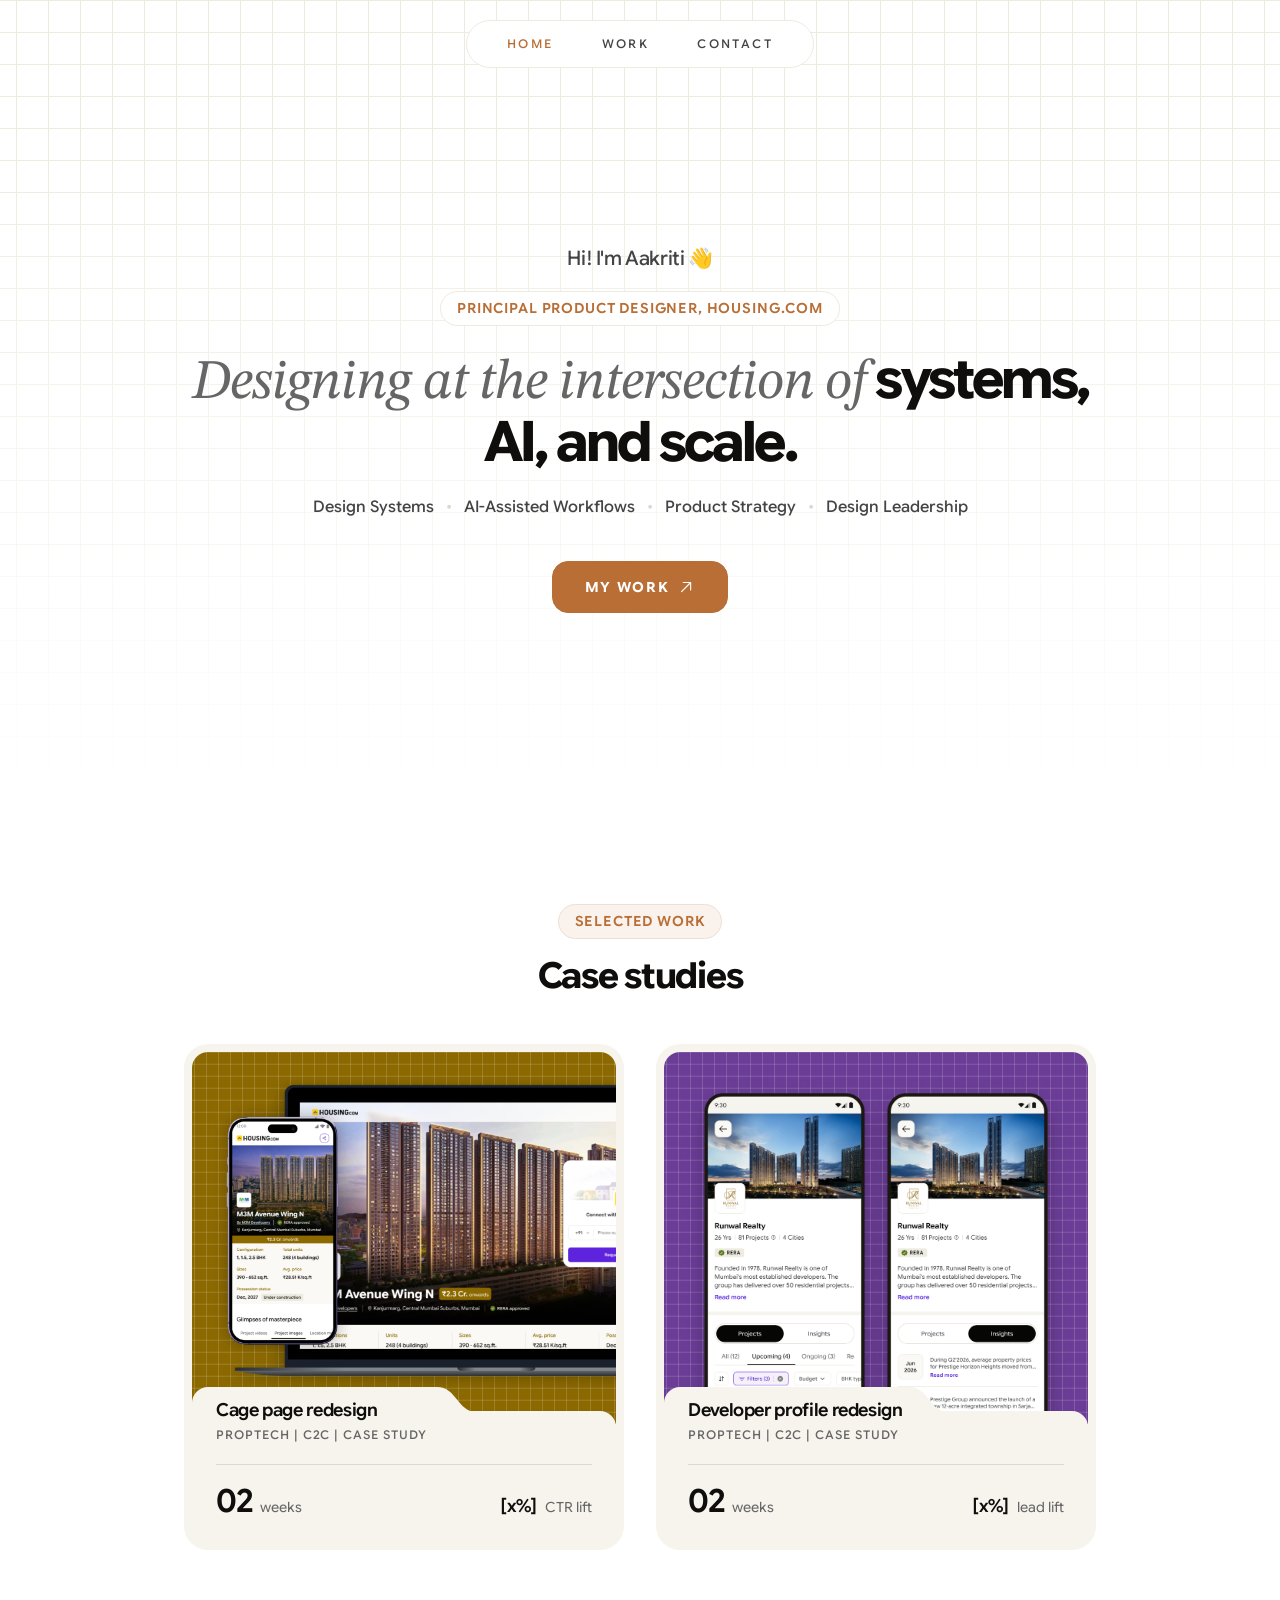
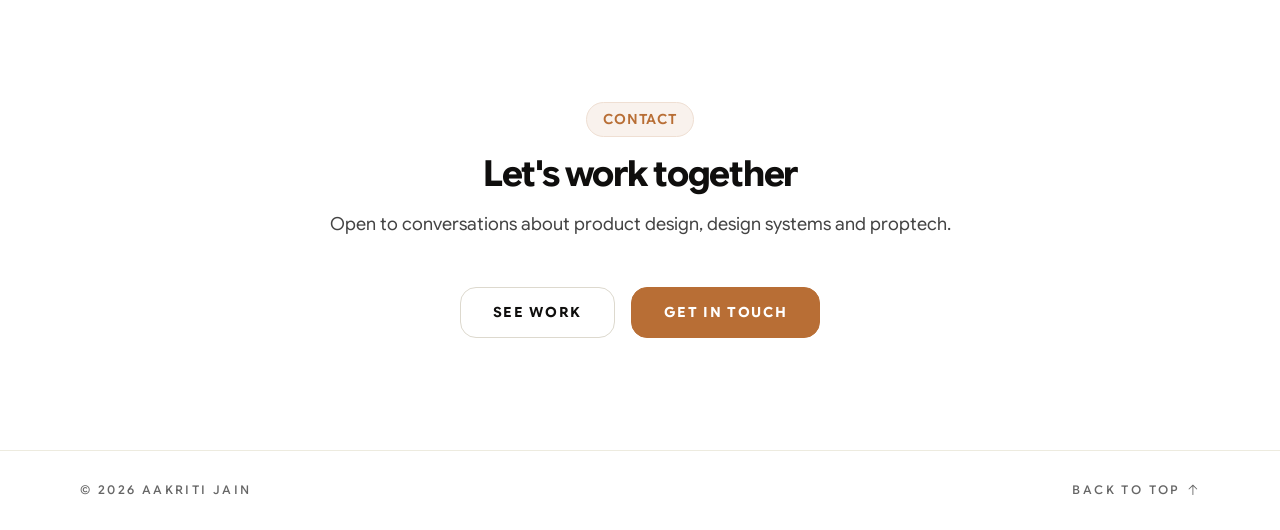
==== commit 3893251c: "Add developer profile card cover and timeline - Show the Projects and Insights phone screens side by" ====
--- a/index.html
+++ b/index.html
@@ -81,8 +81,10 @@
           <!-- Developer profile case study (dummy content until written up) -->
           <a class="folder folder--lavender reveal" href="./case-studies/developer-profile-redesign.html" aria-label="Developer profile redesign case study">
             <div class="folder__media">
-              <!-- TODO: replace with <img src="./assets/img/developer-profile/cover.png" alt=""> -->
-              <span class="folder__ph">Cover image</span>
+              <div class="folder__phones">
+                <img src="./assets/img/developer-profile/hero-projects.png" alt="Developer profile on mobile, Projects tab" width="560" height="1049" loading="lazy" decoding="async">
+                <img src="./assets/img/developer-profile/hero-insights.png" alt="Developer profile on mobile, Insights tab" width="560" height="1049" loading="lazy" decoding="async">
+              </div>
             </div>
             <div class="folder__body">
               <span class="folder__tab" aria-hidden="true"></span>
@@ -100,7 +102,7 @@
               </div>
               <div class="folder__foot">
                 <div class="folder__stat">
-                  <b>[XX]</b>
+                  <b>02</b>
                   <span>weeks</span>
                 </div>
                 <div class="folder__stat folder__stat--end">
--- a/assets/css/styles.css
+++ b/assets/css/styles.css
@@ -857,6 +857,26 @@
   transition: transform 0.6s ease;
 }
 
+/* Two phone screenshots side by side, top-aligned (PNGs carry a shadow margin,
+   so negative margins tuck them together like the case study hero) */
+.folder__phones {
+  display: flex;
+  justify-content: center;
+  align-items: flex-start;
+  height: 100%;
+  padding-top: 5.6%;
+}
+
+/* Sized so the visible gap above the phones equals the gap at either side */
+.folder__media .folder__phones img {
+  flex: 0 0 50.6%;
+  min-width: 0;
+  width: auto;
+  height: auto;
+  margin: 0 -3.72%;
+  object-fit: initial;
+}
+
 .folder:hover .folder__media img {
   transform: scale(1.04);
 }
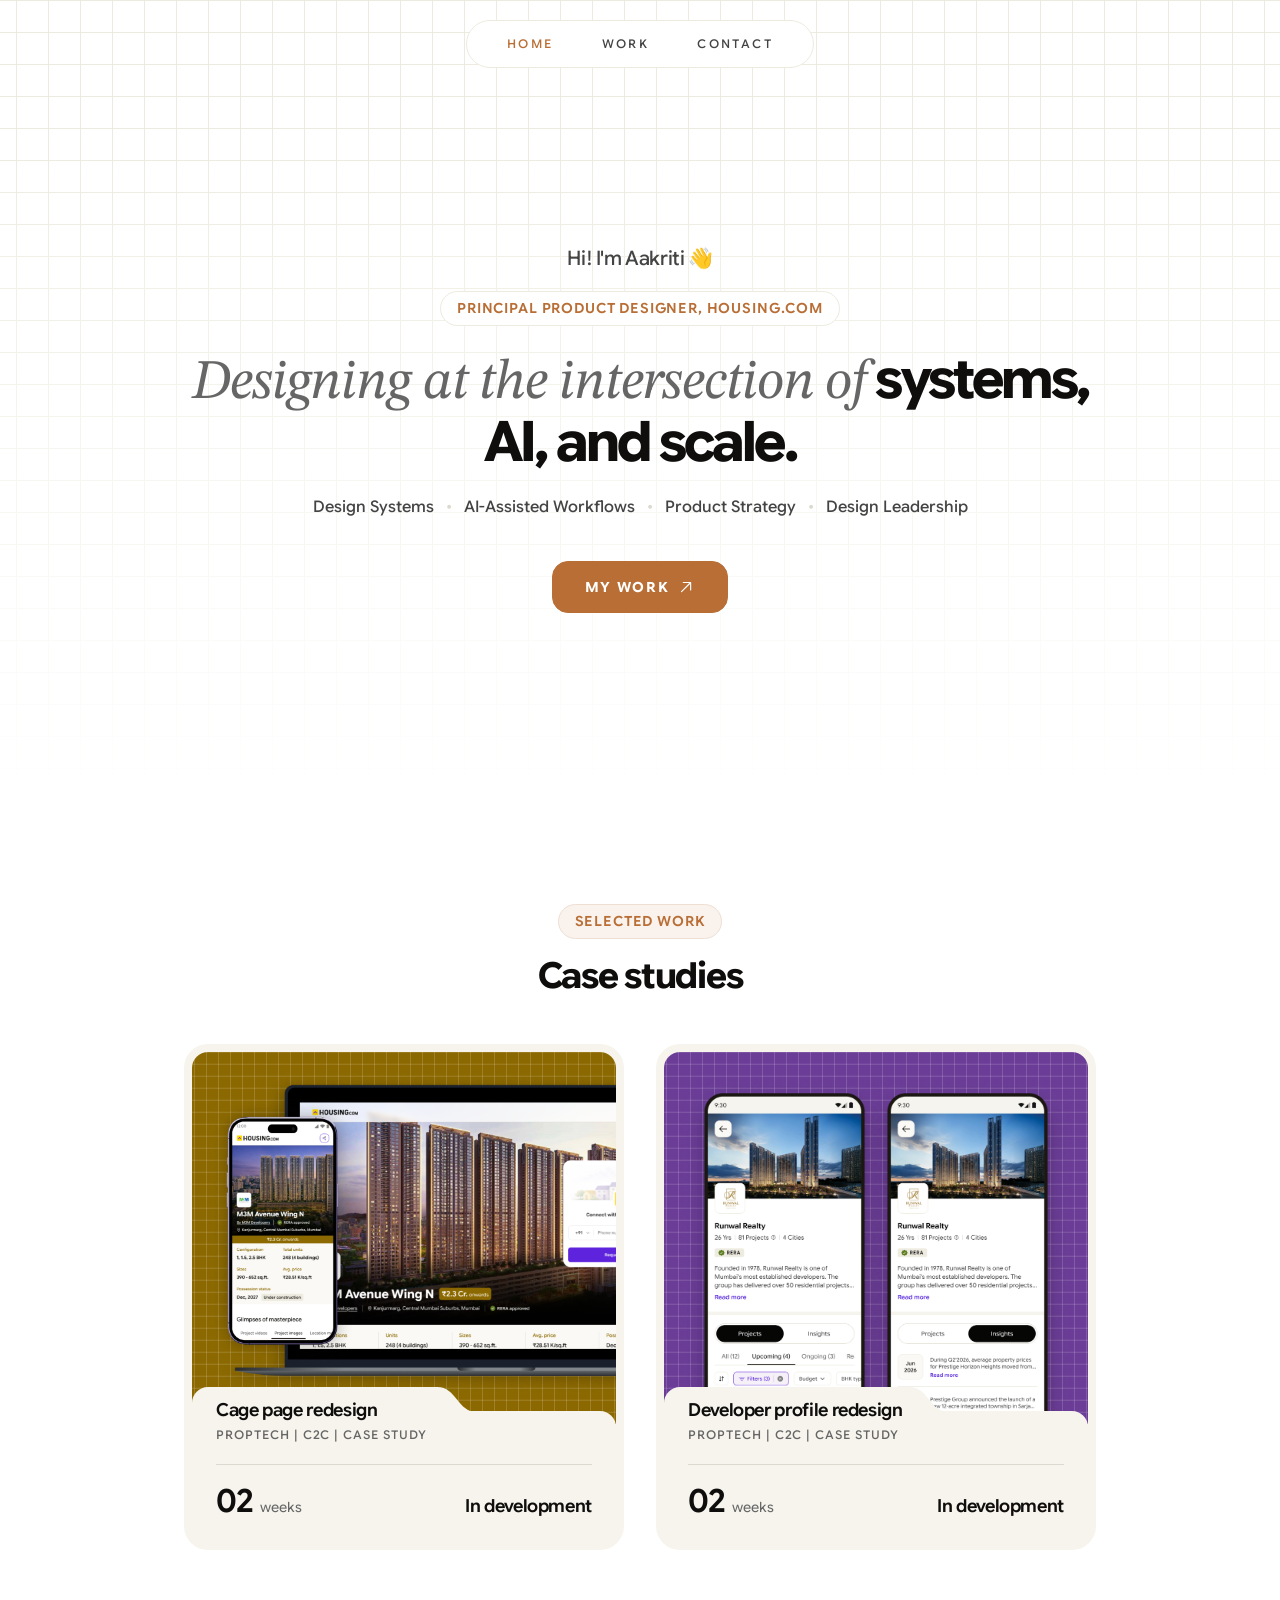
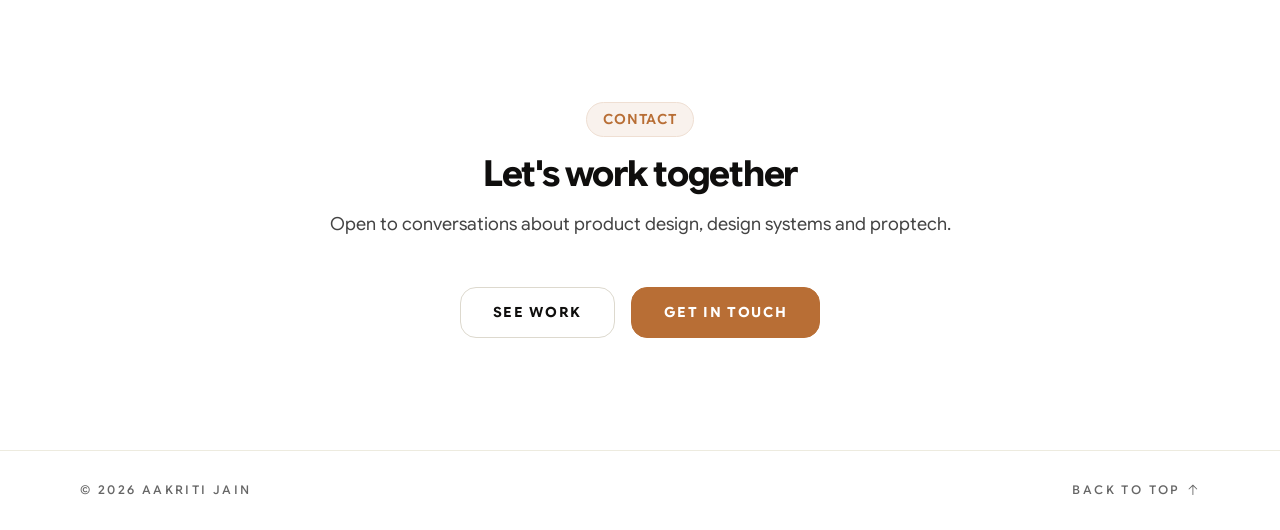
==== commit 6fdfbe3a: "Remove placeholder impact numbers and align both case studies - Remove all placeholder/illustrative " ====
--- a/index.html
+++ b/index.html
@@ -62,7 +62,7 @@
               </div>
               <div class="folder__more">
                 <div>
-                  <h3 class="folder__title">Drove <span class="num">[x%]</span> more clicks by turning a high-converting landing page into a premium product developers pay for.</h3>
+                  <h3 class="folder__title">Turned a high-converting landing page into a premium product developers pay for.</h3>
                 </div>
               </div>
               <div class="folder__foot">
@@ -71,8 +71,7 @@
                   <span>weeks</span>
                 </div>
                 <div class="folder__stat folder__stat--end">
-                  <b>[x%]</b>
-                  <span>CTR lift</span>
+                  <b>In development</b>
                 </div>
               </div>
             </div>
@@ -97,7 +96,7 @@
               </div>
               <div class="folder__more">
                 <div>
-                  <h3 class="folder__title">Drove <span class="num">[x%]</span> more lead drops by revamping developer profiles to put their projects front and centre.</h3>
+                  <h3 class="folder__title">Revamped developer profiles to put their projects front and centre.</h3>
                 </div>
               </div>
               <div class="folder__foot">
@@ -106,8 +105,7 @@
                   <span>weeks</span>
                 </div>
                 <div class="folder__stat folder__stat--end">
-                  <b>[x%]</b>
-                  <span>lead lift</span>
+                  <b>In development</b>
                 </div>
               </div>
             </div>
--- a/assets/css/styles.css
+++ b/assets/css/styles.css
@@ -1853,6 +1853,11 @@
   border-left: 4px solid var(--accent);
 }
 
+/* Takeaway placed directly above a card grid (cage page) */
+.takeaway + .insights {
+  margin-top: var(--space-2xl);
+}
+
 .takeaway .label {
   color: var(--accent);
   font-weight: var(--fw-semibold);
@@ -1904,9 +1909,9 @@
   gap: var(--space-m);
 }
 
-@media (min-width: 768px) {
+@media (min-width: 900px) {
   .challenges {
-    grid-template-columns: 1fr 1fr;
+    grid-template-columns: repeat(3, 1fr);
   }
 }
 
@@ -1924,7 +1929,6 @@
    panel with the resolution */
 .challenges {
   gap: var(--space-xl);
-  max-width: 880px;
 }
 
 .challenge {
@@ -1982,8 +1986,8 @@
   color: var(--text-primary);
 }
 
-@media (min-width: 768px) {
-  /* Top and bottom panels line up across both cards */
+@media (min-width: 900px) {
+  /* Top and bottom panels line up across the row */
   .challenges {
     grid-template-rows: auto auto;
     row-gap: 0;
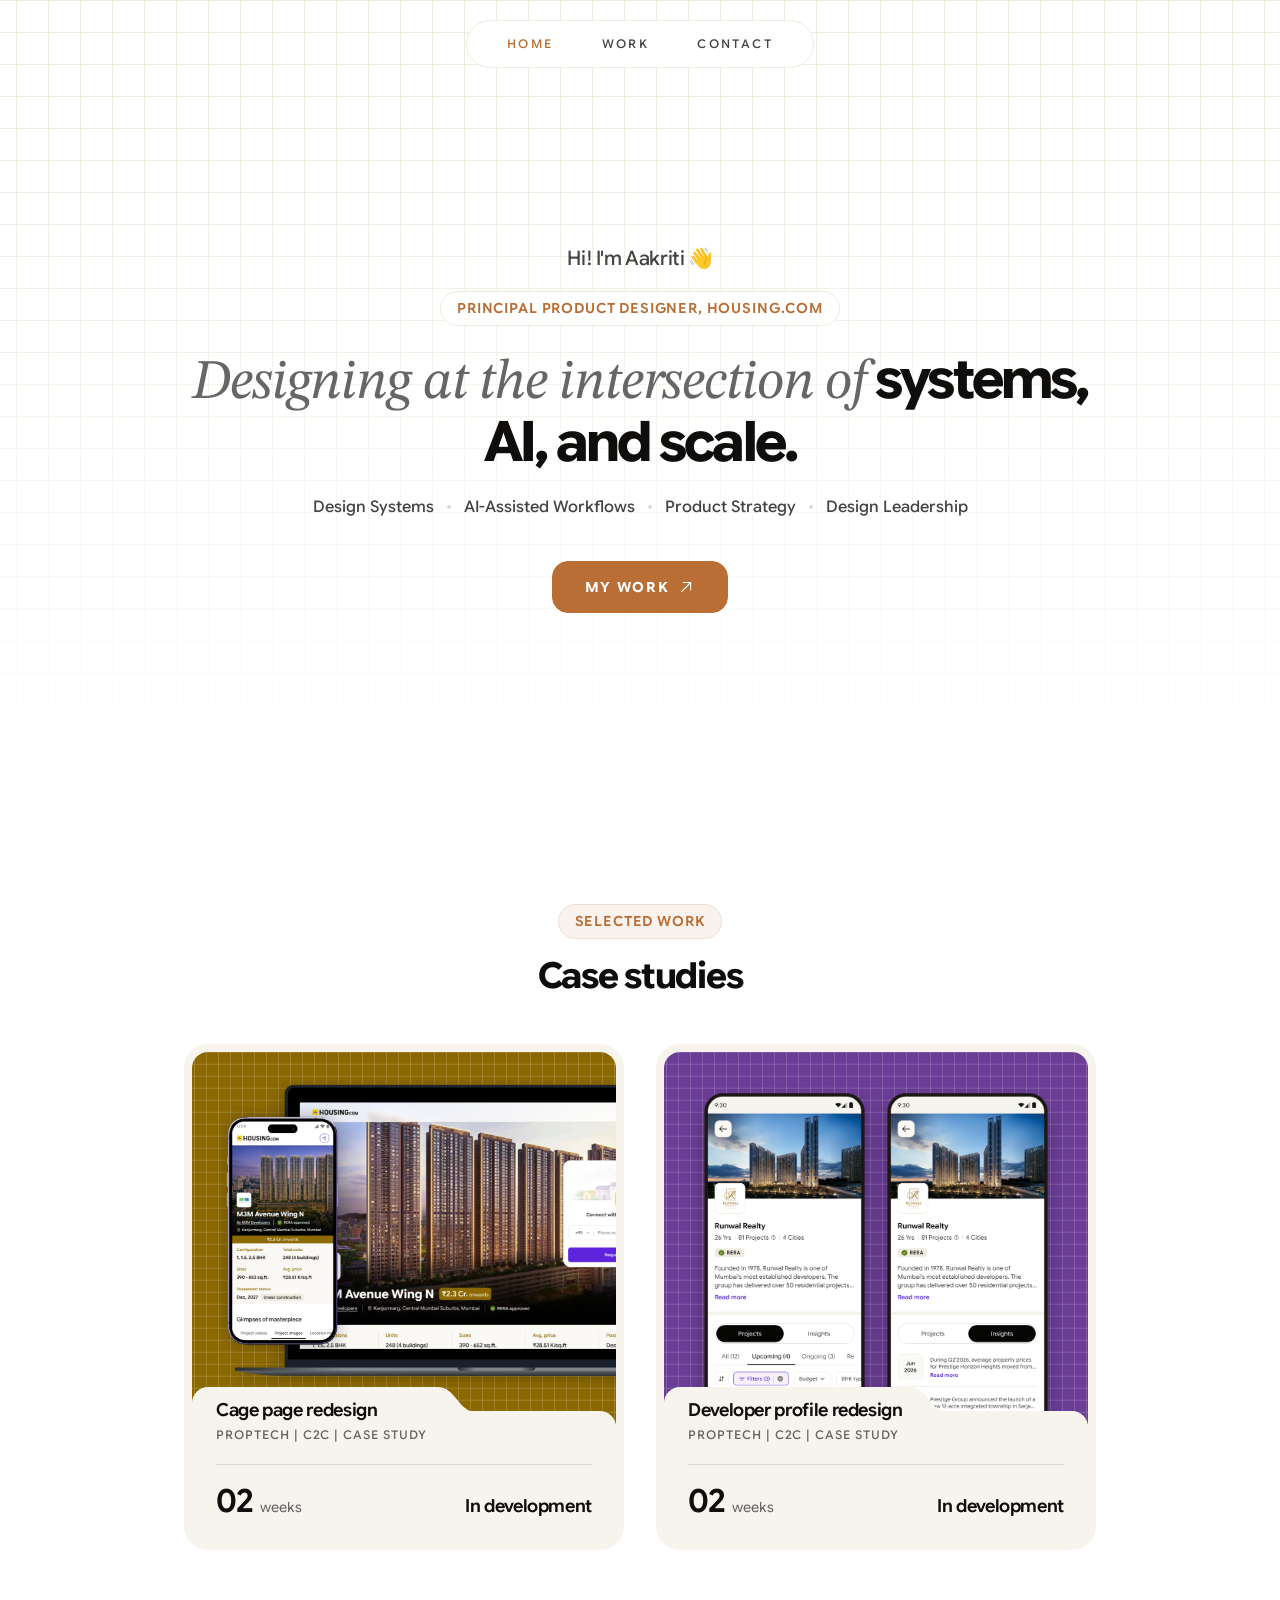
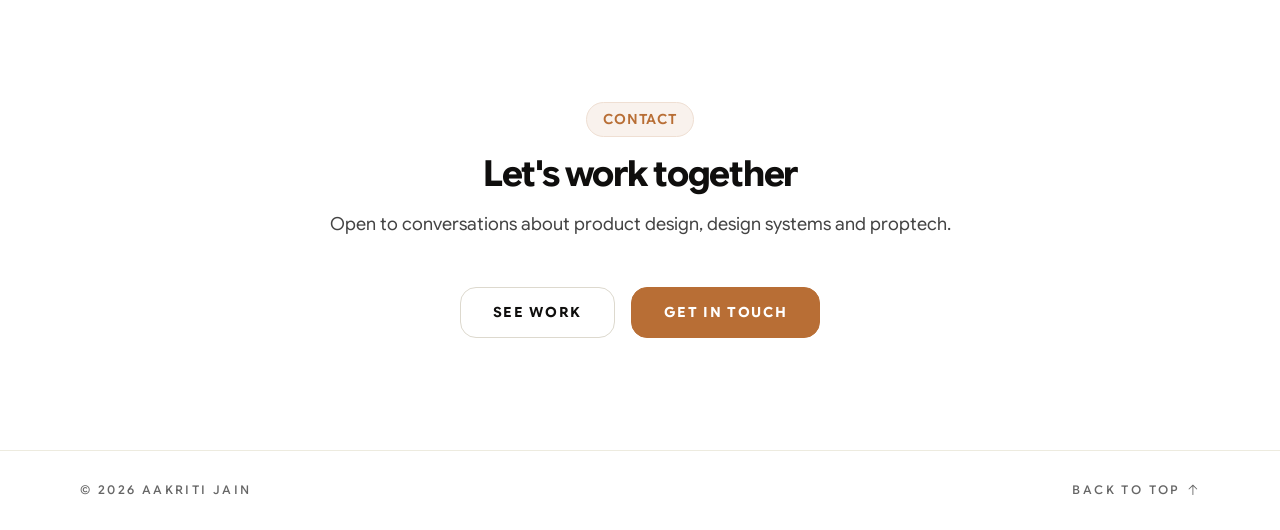
==== commit cda2df4b: "Animate homepage intro and refresh case study heroes - Homepage: staged entrance for the intro (gree" ====
--- a/index.html
+++ b/index.html
@@ -24,14 +24,14 @@
   <main>
     <header class="hero hero--home">
       <div class="container intro">
-        <p class="intro__hello">Hi! I'm Aakriti <span aria-hidden="true">👋</span></p>
+        <p class="intro__hello">Hi! I'm Aakriti <span class="intro__wave" aria-hidden="true">👋</span></p>
         <span class="tag">Principal Product Designer, Housing.com</span>
-        <h1 class="intro__title"><span class="soft">Designing at the intersection of</span> systems, AI, and scale.</h1>
+        <h1 class="intro__title"><span class="soft"><span class="w" style="--i:0">Designing</span> <span class="w" style="--i:1">at</span> <span class="w" style="--i:2">the</span> <span class="w" style="--i:3">intersection</span> <span class="w" style="--i:4">of</span></span> <span class="w w--pop" style="--i:0">systems,</span> <span class="w w--pop" style="--i:1">AI,</span> <span class="w w--pop" style="--i:2">and</span> <span class="w w--pop" style="--i:3">scale.</span></h1>
         <p class="intro__skills">
-          <span>Design Systems</span>
-          <span>AI-Assisted Workflows</span>
-          <span>Product Strategy</span>
-          <span>Design Leadership</span>
+          <span style="--i:0">Design Systems</span>
+          <span style="--i:1">AI-Assisted Workflows</span>
+          <span style="--i:2">Product Strategy</span>
+          <span style="--i:3">Design Leadership</span>
         </p>
         <div class="intro__ctas">
           <a class="btn btn--solid" href="#work">My work <svg class="icon" viewBox="0 0 256 256" fill="currentColor" aria-hidden="true"><path d="M200,64V168a8,8,0,0,1-16,0V83.31L69.66,197.66a8,8,0,0,1-11.32-11.32L172.69,72H88a8,8,0,0,1,0-16H192A8,8,0,0,1,200,64Z"/></svg></a>
--- a/assets/css/styles.css
+++ b/assets/css/styles.css
@@ -459,6 +459,73 @@
   border: 1px solid var(--border-subtle);
 }
 
+/* Homepage intro: a short staged entrance on load. Everything ends fully
+   visible; skipped entirely for reduced motion */
+.intro__title .w,
+.intro__wave {
+  display: inline-block;
+}
+
+@media (prefers-reduced-motion: no-preference) {
+  .intro__hello,
+  .intro .tag,
+  .intro__title .w,
+  .intro__skills span,
+  .intro__ctas {
+    animation: intro-rise 0.7s cubic-bezier(0.2, 0.7, 0.2, 1) both;
+  }
+
+  .intro__hello { animation-delay: 0.1s; }
+  .intro .tag { animation-delay: 0.3s; }
+
+  /* Soft serif words drift up one after another */
+  .intro__title .w {
+    animation-name: intro-word;
+    animation-delay: calc(0.5s + var(--i) * 0.08s);
+  }
+
+  /* The bold words land with a small bounce */
+  .intro__title .w--pop {
+    animation-name: intro-pop;
+    animation-duration: 0.6s;
+    animation-timing-function: cubic-bezier(0.3, 1.5, 0.5, 1);
+    animation-delay: calc(1s + var(--i) * 0.12s);
+  }
+
+  .intro__skills span { animation-delay: calc(1.5s + var(--i) * 0.08s); }
+  .intro__ctas { animation-delay: 1.85s; }
+
+  /* The hand waves once the greeting has settled */
+  .intro__wave {
+    transform-origin: 70% 75%;
+    animation: intro-wave 1.4s ease-in-out 0.7s both;
+  }
+}
+
+@keyframes intro-rise {
+  from { opacity: 0; transform: translateY(var(--space-s)); }
+  to { opacity: 1; transform: none; }
+}
+
+@keyframes intro-word {
+  from { opacity: 0; transform: translateY(0.35em); filter: blur(6px); }
+  to { opacity: 1; transform: none; filter: blur(0); }
+}
+
+@keyframes intro-pop {
+  from { opacity: 0; transform: translateY(0.4em) scale(0.92); }
+  to { opacity: 1; transform: none; }
+}
+
+@keyframes intro-wave {
+  0%, 100% { transform: rotate(0); }
+  15% { transform: rotate(16deg); }
+  30% { transform: rotate(-8deg); }
+  45% { transform: rotate(14deg); }
+  60% { transform: rotate(-4deg); }
+  75% { transform: rotate(10deg); }
+}
+
 .intro__title {
   max-width: 900px;
   margin-top: var(--space-xl);
@@ -693,11 +760,23 @@
   border: 0;
 }
 
+/* Matches the hero PNG (1167 × 1269) so nothing is letterboxed */
 .hero__visual--device {
-  aspect-ratio: 4 / 5;
+  aspect-ratio: 1167 / 1269;
 }
 
 .hero__visual--device img {
+  width: 100%;
+  height: 100%;
+  object-fit: contain;
+}
+
+/* Desktop + phone composite (hero.png, 1541 × 955), shown whole */
+.hero__visual--wide {
+  aspect-ratio: 1541 / 955;
+}
+
+.hero__visual--wide img {
   width: 100%;
   height: 100%;
   object-fit: contain;
@@ -742,10 +821,46 @@
     gap: var(--space-5xl);
   }
 
+  /* Wide desktop + phone image: give the visual the larger column (20% wider) */
+  .hero--wide-visual .hero__grid {
+    grid-template-columns: 5fr 6fr;
+  }
+
+  /* Grow the image so its visible right edge (the PNG has a shadow margin:
+     opaque to 1477 of 1541px) meets the container edge like the cage hero,
+     and let it reach half-way into the column gap on the left */
+  .hero--wide-visual .hero__visual--wide {
+    aspect-ratio: auto;
+  }
+
+  .hero--wide-visual .hero__visual--wide img {
+    width: calc((100% + var(--space-5xl) / 2) * 1541 / 1477);
+    max-width: none;
+    height: auto;
+    margin-left: calc(var(--space-5xl) / -2);
+  }
+
   /* Meta stacks label/value in tighter columns on the narrow side */
   .hero--case .meta > div + div {
     padding-left: var(--space-m);
   }
+}
+
+/* Project status: a quiet all-caps line under the stats, with a small dot */
+.hero__status {
+  display: inline-flex;
+  align-items: center;
+  gap: var(--space-xs);
+  margin-top: var(--space-l);
+  font-weight: var(--fw-semibold);
+}
+
+.hero__status::before {
+  content: "";
+  width: var(--space-xs);
+  height: var(--space-xs);
+  border-radius: var(--radius-full);
+  background: var(--accent);
 }
 
 /* Pending data marker */
@@ -1330,6 +1445,17 @@
   color: var(--text-secondary);
 }
 
+/* Centred intro for a story that leads into a full-width component */
+.story__head--center {
+  justify-content: center;
+  text-align: center;
+}
+
+.story__lede--center {
+  margin-inline: auto;
+  text-align: center;
+}
+
 @media (min-width: 768px) {
   .story__head h3 {
     font-size: var(--fs-28);
@@ -2315,6 +2441,7 @@
   display: flex;
   max-width: 100%;
   width: fit-content;
+  margin-inline: auto;
   gap: calc(var(--space-xs) / 2);
   padding: calc(var(--space-xs) / 2);
   border: 1px solid var(--border-default);
@@ -2528,30 +2655,69 @@
   color: var(--text-muted);
 }
 
-/* Very tall screenshot: scroll inside the frame (click still opens the lightbox) */
-.tabs__frame--scroll {
-  overflow-y: auto;
-  overscroll-behavior: contain;
-  border: 0;
-  border-radius: 0;
-  background: var(--warm-0);
-}
-
-.tabs__frame--scroll img {
+/* Very tall screenshot shown in full flow (no inner scroll), clipped below the
+   last annotated section (2650 of 3778px) so the site footer isn't shown */
+.tabs__clip {
+  aspect-ratio: 461 / 2650;
+  overflow: hidden;
+}
+
+.tabs__clip img {
   display: block;
   width: 100%;
   max-width: none;
   max-height: none;
 }
 
-.tabs__frame--scroll:focus-visible {
-  outline: 2px solid var(--accent);
-  outline-offset: 2px;
-}
-
-.tabs__hint {
-  font-size: var(--fs-12);
-  color: var(--text-muted);
+/* Before matches the after column's height; everything scrolls together */
+.tabs__point--shared .tabs__ba {
+  align-items: stretch;
+}
+
+.tabs__before {
+  grid-template-rows: 1fr;
+}
+
+.tabs__sticky {
+  display: grid;
+  grid-template-rows: auto 1fr;
+  gap: var(--space-s);
+}
+
+.tabs__before .tabs__frame {
+  height: auto;
+}
+
+/* Points spread down the column alongside the tall screenshot */
+.tabs__point--shared .tabs__group {
+  align-self: stretch;
+  align-content: space-around;
+}
+
+/* Wide screens: each point sits level with its numbered callout on the
+   screenshot (callout centres at these fractions of the column height) */
+@media (min-width: 1100px) {
+  .tabs__point--shared .tabs__group {
+    position: relative;
+    display: block;
+    align-content: start;
+  }
+
+  .tabs__point--shared .tabs__group .tabs__text {
+    position: absolute;
+    left: 0;
+    right: 0;
+    transform: translateY(-50%);
+  }
+
+  .tabs__point--shared .tabs__group .tabs__intro {
+    margin-bottom: 0;
+  }
+
+  .tabs__point--shared .tabs__group .tabs__text:nth-of-type(1) { top: 29.7%; }
+  .tabs__point--shared .tabs__group .tabs__text:nth-of-type(2) { top: 43.1%; }
+  .tabs__point--shared .tabs__group .tabs__text:nth-of-type(3) { top: 63.8%; }
+  .tabs__point--shared .tabs__group .tabs__text:nth-of-type(4) { top: 78%; }
 }
 
 /* Card crops are shorter than full phone screens */
@@ -2639,6 +2805,26 @@
   height: auto;
   border: 1px solid var(--border-subtle);
   border-radius: var(--radius-m);
+}
+
+/* Phone screenshots: same height on both sides so the phones match in size
+   (the before PNG is wider only because of its annotation strip) */
+.compare--phones figure > img {
+  width: auto;
+  max-width: 100%;
+  height: min(448px, 105vw);
+  object-fit: contain;
+  object-position: left top;
+  border: 0;
+  border-radius: 0;
+}
+
+/* A cropped screen (not a full-height phone): sized so its screen width matches
+   the full phones beside it. 0.45 = 720/1600 phone ratio; × 1150/936 for the
+   crop's total width over its screen width */
+.compare--phones figure > img.is-crop {
+  width: calc(min(448px, 105vw) * 0.5529);
+  height: auto;
 }
 
 .compare figure > p {
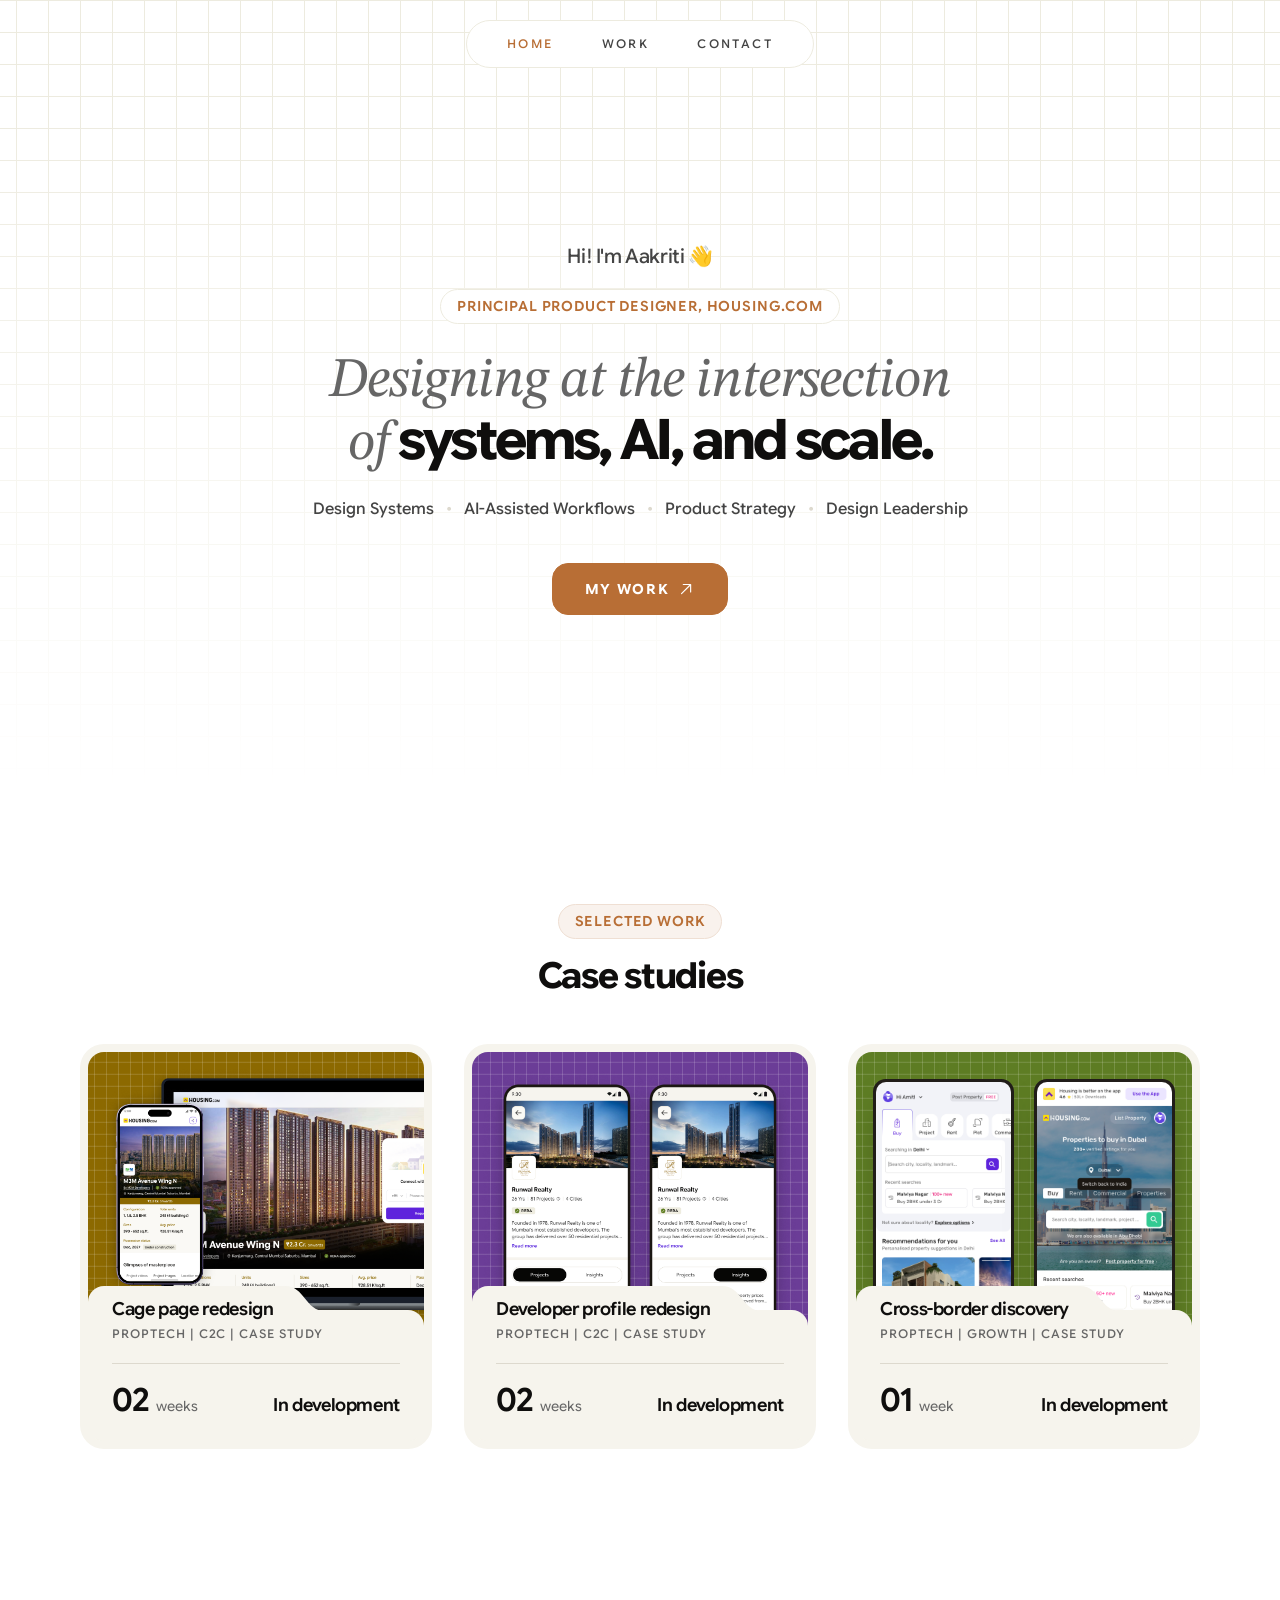
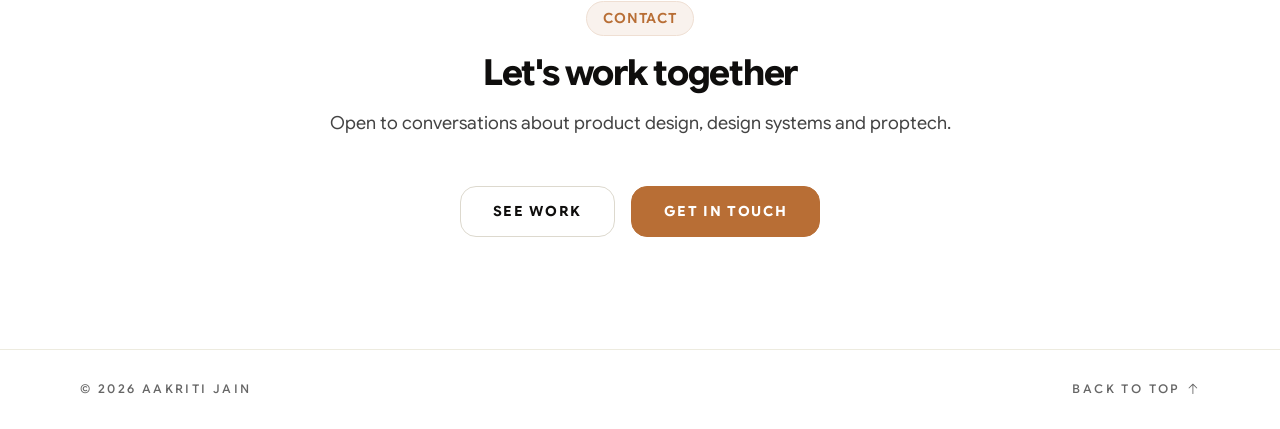
==== commit 5fdad361: "Add the cross-border discovery case study New case study page with hero, surfaces, Dubai flow, itera" ====
--- a/index.html
+++ b/index.html
@@ -9,9 +9,9 @@
   <link rel="preconnect" href="https://fonts.googleapis.com">
   <link rel="preconnect" href="https://fonts.gstatic.com" crossorigin>
   <link href="https://fonts.googleapis.com/css2?family=STIX+Two+Text:ital,wght@0,400;0,600;1,400;1,500&display=swap" rel="stylesheet">
-  <link rel="stylesheet" href="./assets/css/styles.css">
+  <link rel="stylesheet" href="./assets/css/styles.css?v=20261104m">
   <script>document.documentElement.classList.add('js')</script>
-  <script src="./assets/js/main.js" defer></script>
+  <script src="./assets/js/main.js?v=20261104m" defer></script>
 </head>
 <body id="top">
 
@@ -110,6 +110,40 @@
               </div>
             </div>
           </a>
+
+          <!-- Cross-border discovery case study -->
+          <a class="folder folder--pistachio reveal" href="./case-studies/cross-border-discovery.html" aria-label="Cross-border discovery case study">
+            <div class="folder__media">
+              <div class="folder__duo">
+                <div class="folder__phone"><img src="./assets/img/Intnl-Inventory/S1.png" alt="India home page on mobile with the ‘Invest beyond India’ card" width="360" height="800" loading="lazy" decoding="async"></div>
+                <div class="folder__phone"><img src="./assets/img/Intnl-Inventory/S6-720.png" alt="The Dubai home page it opens" width="720" height="1740" loading="lazy" decoding="async"></div>
+              </div>
+            </div>
+            <div class="folder__body">
+              <span class="folder__tab" aria-hidden="true"></span>
+              <svg class="folder__curve" viewBox="0 0 40 24" preserveAspectRatio="none" aria-hidden="true">
+                <path d="M0 0 C 20 0, 20 24, 40 24 L 0 24 Z" fill="currentColor"/>
+              </svg>
+              <div class="folder__head">
+                <b>Cross-border discovery</b>
+                <span>PROPTECH | GROWTH | CASE STUDY</span>
+              </div>
+              <div class="folder__more">
+                <div>
+                  <h3 class="folder__title">Surfaced Dubai and Abu Dhabi homes inside the India rent and buy journey, without a storefront.</h3>
+                </div>
+              </div>
+              <div class="folder__foot">
+                <div class="folder__stat">
+                  <b>01</b>
+                  <span>week</span>
+                </div>
+                <div class="folder__stat folder__stat--end">
+                  <b>In development</b>
+                </div>
+              </div>
+            </div>
+          </a>
         </div>
       </div>
     </section>
--- a/assets/css/styles.css
+++ b/assets/css/styles.css
@@ -30,6 +30,8 @@
   --lavender-200: #d6bce4;
   --lavender-500: #6b3d97;
   --butter-500: #8c6900;
+  --pistachio-500: #5e7d24;
+  --green-500: #43945c;
   --lavender-300: #b58ad2;
   --purple-700: #4a16d9;
 
@@ -160,6 +162,16 @@
   font-weight: var(--fw-regular);
   line-height: 1.6;
   -webkit-font-smoothing: antialiased;
+}
+
+/* Headings balance their lines. Widows in running text are prevented in
+   main.js, which joins the last two words of each block */
+h1,
+h2,
+h3,
+h4,
+b {
+  text-wrap: balance;
 }
 
 img {
@@ -771,6 +783,97 @@
   object-fit: contain;
 }
 
+/* Cross-border hero: two phones in dark device frames (like the other case
+   study heroes), the India home with the hook and the Dubai home it opens,
+   joined by a dashed '1 tap' arc. Everything is placed in % of the box. */
+.hero__visual.duo {
+  position: relative;
+  aspect-ratio: 1 / 1.2;
+}
+
+/* Thin bezel like the other heroes: ~2% of the phone's own width (padding %
+   resolves against the hero box, so 0.95% of it) */
+.duo__phone {
+  position: absolute;
+  width: 47%;
+  padding: 0.95%;
+  border-radius: 9% / 4.2%;
+  background: var(--warm-900);
+  box-shadow: 0 var(--space-xl) var(--space-4xl) calc(var(--space-xl) * -1)
+    color-mix(in srgb, var(--grey-900) 45%, transparent);
+}
+
+.duo__phone--from {
+  left: 0;
+  top: 13%;
+}
+
+.duo__phone--to {
+  right: 0;
+  top: 0;
+}
+
+.duo__screen {
+  overflow: hidden;
+  aspect-ratio: 360 / 800;
+  border-radius: 7.5% / 3.4%;
+  background: var(--warm-0);
+}
+
+.hero__visual.duo .duo__screen img {
+  width: 100%;
+  height: 100%;
+  object-fit: cover;
+  object-position: top;
+}
+
+/* Arc from the hook card (left phone) to the Dubai screen (right phone) */
+.duo__arc {
+  position: absolute;
+  inset: 0;
+  width: 100%;
+  height: 100%;
+  overflow: visible;
+  pointer-events: none;
+}
+
+.duo__arc path {
+  fill: none;
+  stroke: var(--accent);
+  stroke-width: 2;
+  stroke-dasharray: 6 6;
+  stroke-linecap: round;
+}
+
+.duo__dot {
+  position: absolute;
+  left: 45.5%;
+  top: 86%;
+  width: var(--space-s);
+  height: var(--space-s);
+  border-radius: var(--radius-full);
+  background: var(--accent);
+  translate: -50% -50%;
+}
+
+.duo__tap {
+  position: absolute;
+  left: 50%;
+  top: 56%;
+  translate: -50% -50%;
+  padding: var(--space-xs) var(--space-m);
+  border-radius: var(--radius-full);
+  background: var(--accent);
+  font-size: var(--fs-14);
+  font-weight: var(--fw-bold);
+  line-height: 1;
+  letter-spacing: 0.02em;
+  white-space: nowrap;
+  color: var(--warm-0);
+  box-shadow: 0 var(--space-xs) var(--space-l) calc(var(--space-xs) * -1)
+    color-mix(in srgb, var(--grey-900) 35%, transparent);
+}
+
 /* Desktop + phone composite (hero.png, 1541 × 955), shown whole */
 .hero__visual--wide {
   aspect-ratio: 1541 / 955;
@@ -902,6 +1005,19 @@
   flex-wrap: wrap;
   justify-content: center;
   gap: var(--space-2xl);
+}
+
+/* Three case studies in one row on wide screens (below this the cards wrap,
+   two to a row, so titles and footers have room) */
+@media (min-width: 1200px) {
+  .work__grid {
+    display: grid;
+    grid-template-columns: repeat(3, minmax(0, 1fr));
+  }
+
+  .work__grid .folder {
+    max-width: none;
+  }
 }
 
 .folder {
@@ -955,6 +1071,10 @@
   --media-bg: var(--lavender-500);
 }
 
+.folder--pistachio .folder__media {
+  --media-bg: var(--pistachio-500);
+}
+
 .folder__ph {
   position: absolute;
   inset: 0;
@@ -992,8 +1112,51 @@
   object-fit: initial;
 }
 
+/* Two plain phone screenshots in thin dark frames, top-aligned, with even
+   padding on the top and sides (cross-border card) */
+.folder__duo {
+  display: flex;
+  justify-content: center;
+  align-items: flex-start;
+  gap: 6%;
+  height: 100%;
+  /* Start the phones where the devices in the other two covers start */
+  padding: 8% 0 0;
+}
+
+.folder__phone {
+  flex: 0 0 42%;
+  padding: 1%;
+  border-radius: 9% / 4.2%;
+  background: var(--warm-900);
+  box-shadow: 0 var(--space-m) var(--space-2xl) calc(var(--space-m) * -1)
+    color-mix(in srgb, var(--grey-900) 50%, transparent);
+}
+
+.folder__media .folder__phone img {
+  width: 100%;
+  height: auto;
+  aspect-ratio: 360 / 800;
+  object-fit: cover;
+  object-position: top;
+  border-radius: 7.5% / 3.4%;
+}
+
 .folder:hover .folder__media img {
   transform: scale(1.04);
+}
+
+/* Framed phones zoom as a whole, so the screen never slides past its bezel */
+.folder__phone {
+  transition: transform 0.6s ease;
+}
+
+.folder:hover .folder__phone {
+  transform: scale(1.04);
+}
+
+.folder:hover .folder__media .folder__phone img {
+  transform: none;
 }
 
 /* Bottom panel, anchored to the bottom so it grows upward */
@@ -1037,8 +1200,12 @@
   border-bottom: 1px solid var(--border-default);
 }
 
+/* The first line sits on the tab. main.js widens the tab to fit the title
+   (--tab-w) and sets --title-max so a title too long for any tab wraps
+   onto the panel instead of running over the image. */
 .folder__head b {
   display: block;
+  max-width: var(--title-max, none);
   font-size: var(--fs-18);
   font-weight: var(--fw-semibold);
   line-height: 1.3;
@@ -1406,6 +1573,19 @@
 /* Sub-story: numbered heading, intro line, then media */
 .story + .story {
   margin-top: var(--section-y);
+}
+
+/* Hairline between blocks; sits in the middle of the existing gap above it */
+.divider {
+  height: 0;
+  margin: calc(var(--section-y) / -2) 0 calc(var(--section-y) / 2);
+  border: 0;
+  border-top: 1px solid var(--border-subtle);
+}
+
+/* Between two blocks with no gap of their own: half a section above and below */
+.divider.divider--gap {
+  margin: calc(var(--section-y) / 2) 0;
 }
 
 .story__head {
@@ -2041,6 +2221,13 @@
   }
 }
 
+/* Two challenges: two columns, so the row doesn't end in an empty slot */
+@media (min-width: 900px) {
+  .challenges:has(> .challenge:nth-child(2):last-child) {
+    grid-template-columns: repeat(2, 1fr);
+  }
+}
+
 @media (min-width: 900px) {
   .insights {
     grid-template-columns: repeat(3, 1fr);
@@ -2161,6 +2348,12 @@
 .shot img {
   width: 100%;
   height: auto;
+}
+
+/* Screenshots with a white edge: a light border so they don't melt into the page */
+.shot img.shot__framed {
+  border: 1px solid var(--border-subtle);
+  border-radius: var(--radius-l);
 }
 
 /* Small source files: show at native size at most, centred */
@@ -2431,6 +2624,24 @@
   }
 }
 
+/* A single card beside a tall screenshot: card keeps its natural height,
+   centred against the image; extra space before the next problem row */
+.probs-split.probs-split--single {
+  margin-bottom: var(--space-4xl);
+}
+
+@media (min-width: 1100px) {
+  .probs-split--single .probs.probs--stack {
+    grid-template-rows: auto;
+    align-self: center;
+  }
+
+  /* Same height as the paired cards in the next row */
+  .probs-split--single .prob.prob--split {
+    min-height: 242px;
+  }
+}
+
 /* Solution tabs: a working Projects / Insights switch, each panel an intro
    line followed by numbered points paired with an image */
 .tabs {
@@ -2441,7 +2652,6 @@
   display: flex;
   max-width: 100%;
   width: fit-content;
-  margin-inline: auto;
   gap: calc(var(--space-xs) / 2);
   padding: calc(var(--space-xs) / 2);
   border: 1px solid var(--border-default);
@@ -2605,8 +2815,19 @@
   align-content: center;
 }
 
+/* Equal screen widths: each image is sized by its own image-to-screen ratio
+   (--a before, --b after; the rest is annotation margin), so the phone
+   screens match even when the annotations differ. --u is the screen width. */
+.tabs__ba--tall {
+  --u: 170px;
+  grid-template-columns:
+    min(calc(var(--u) * var(--a)), calc((100% - var(--space-xl)) * var(--a) / (var(--a) + var(--b))))
+    min(calc(var(--u) * var(--b)), calc((100% - var(--space-xl)) * var(--b) / (var(--a) + var(--b))));
+}
+
 .tabs__ba--tall img {
-  max-height: min(760px, 160vw);
+  width: 100%;
+  max-height: none;
 }
 
 /* Side by side: point 01 sits level with the top of the images,
@@ -2720,6 +2941,18 @@
   .tabs__point--shared .tabs__group .tabs__text:nth-of-type(4) { top: 78%; }
 }
 
+/* A numbered point that introduces a block below it (e.g. the tabs) */
+.tabs__text--lead {
+  max-width: var(--measure);
+  margin-bottom: var(--space-3xl);
+}
+
+/* Text starts level with the top of the before/after column */
+.tabs__point--top .tabs__text,
+.tabs__point--top .tabs__group {
+  align-self: start;
+}
+
 /* Card crops are shorter than full phone screens */
 .tabs__ba--cards img {
   max-height: min(300px, 50vw);
@@ -2729,8 +2962,8 @@
   display: grid;
   gap: var(--space-xs);
   margin: 0;
-  list-style: decimal;
-  padding-left: var(--space-l);
+  list-style: lower-roman;
+  padding-left: var(--space-xl);
   font-size: var(--text-body);
   line-height: 1.6;
   color: var(--text-secondary);
@@ -3274,6 +3507,853 @@
   font-size: var(--fs-16);
   line-height: 1.5;
   color: var(--text-secondary);
+}
+
+/* --------------------------------------------------------------------------
+   Cross-border discovery
+   -------------------------------------------------------------------------- */
+
+/* Who it's for: primary and secondary audience side by side */
+.audience {
+  display: grid;
+  gap: var(--space-m);
+  max-width: 880px;
+  margin: 0 auto;
+}
+
+@media (min-width: 768px) {
+  .audience {
+    grid-template-columns: repeat(2, minmax(0, 1fr));
+  }
+}
+
+.audience.audience--context {
+  max-width: none;
+  margin-top: var(--space-3xl);
+}
+
+/* Context that leads into full-width cards: a wider measure, fewer lines */
+.context.context--wide {
+  max-width: 960px;
+}
+
+.audience .prob > .prob__no {
+  justify-self: start;
+}
+
+/* Image placeholders in a figure */
+.shot__ph {
+  aspect-ratio: 16 / 9;
+  padding: var(--space-m);
+  text-align: center;
+}
+
+/* Yield comparison: each bar spans its min–max range on a 0–8% scale */
+.yields {
+  --scale: 8;
+  max-width: 880px;
+  margin: 0 auto;
+}
+
+.yields__list {
+  display: grid;
+  gap: var(--space-m);
+  margin: 0;
+  padding: 0;
+  list-style: none;
+}
+
+.yields__row,
+.yields__axis {
+  display: grid;
+  grid-template-columns: minmax(0, 13rem) minmax(0, 1fr) 6rem;
+  align-items: center;
+  gap: var(--space-m);
+}
+
+.yields__city {
+  font-size: var(--fs-16);
+  font-weight: var(--fw-medium);
+  color: var(--text-secondary);
+}
+
+.yields__track {
+  position: relative;
+  height: var(--space-s);
+  border-radius: var(--radius-full);
+  background: var(--warm-100);
+}
+
+.yields__bar {
+  position: absolute;
+  top: 0;
+  bottom: 0;
+  left: calc(var(--lo) / var(--scale) * 100%);
+  width: calc((var(--hi) - var(--lo)) / var(--scale) * 100%);
+  border-radius: var(--radius-full);
+  background: var(--warm-300);
+}
+
+.yields__value {
+  font-family: var(--font-accent);
+  font-size: var(--fs-20);
+  font-weight: var(--fw-semibold);
+  font-variant-numeric: tabular-nums;
+  text-align: right;
+  color: var(--text-muted);
+}
+
+.yields__row--uae .yields__city {
+  font-weight: var(--fw-semibold);
+  color: var(--text-primary);
+}
+
+.yields__row--uae .yields__bar {
+  background: var(--accent);
+}
+
+.yields__row--uae .yields__value {
+  color: var(--accent);
+}
+
+.yields__axis {
+  margin-top: var(--space-s);
+  font-size: var(--fs-12);
+  color: var(--text-muted);
+}
+
+.yields__ticks {
+  position: relative;
+  height: 1.2em;
+}
+
+.yields__ticks > span {
+  position: absolute;
+  left: calc(var(--v) / var(--scale) * 100%);
+  transform: translateX(-50%);
+}
+
+@media (max-width: 599px) {
+  .yields__row {
+    grid-template-columns: minmax(0, 1fr) auto;
+    row-gap: var(--space-xs);
+  }
+
+  .yields__track {
+    grid-column: 1 / -1;
+    grid-row: 2;
+  }
+
+  .yields__axis {
+    display: none;
+  }
+}
+
+/* Surface cards: screenshot on top, then rule and description */
+.surface .ph.surface__ph {
+  aspect-ratio: 4 / 3;
+  margin-bottom: var(--space-s);
+  padding: var(--space-m);
+  text-align: center;
+}
+
+.surface .pill {
+  justify-self: start;
+}
+
+/* Phone screenshots in surface cards are shown whole, at the same width as
+   the Home page shots; the placeholders use a matching phone-shaped frame */
+.surface .surface__img {
+  width: 100%;
+  max-width: 220px;
+  height: auto;
+  /* Same phone shape as the other cards: longer screens are trimmed at the
+     bottom so the labels below line up across the row */
+  aspect-ratio: 360 / 800;
+  object-fit: cover;
+  object-position: top;
+  margin-bottom: var(--space-s);
+  border: 1px solid var(--border-subtle);
+  border-radius: var(--radius-l);
+}
+
+/* When the hook sits low on the screen, trim from the top instead */
+.surface .surface__img.surface__img--bottom {
+  object-position: bottom;
+}
+
+.surfaces .insights .ph.surface__ph {
+  width: 100%;
+  max-width: 220px;
+  aspect-ratio: 360 / 800;
+}
+
+/* Small aside under a lede: icon, muted text */
+.note {
+  display: flex;
+  align-items: flex-start;
+  gap: var(--space-xs);
+  max-width: var(--measure);
+  margin: calc(var(--space-3xl) * -1 + var(--space-s)) 0 var(--space-3xl);
+  font-size: var(--fs-14);
+  line-height: 1.5;
+  text-align: left;
+  color: var(--text-muted);
+}
+
+.note > span {
+  flex: 1;
+  min-width: 0;
+}
+
+.note .icon {
+  flex: none;
+  width: 1.15em;
+  height: 1.15em;
+  margin-top: 0.1em;
+}
+
+.note b {
+  font-weight: var(--fw-semibold);
+  color: var(--text-secondary);
+}
+
+/* Surfaces: Home gets a wide card with its two versions; the rest sit in a row */
+.surfaces {
+  display: grid;
+  gap: var(--space-m);
+}
+
+.surface--home {
+  display: grid;
+  gap: var(--space-2xl);
+}
+
+@media (min-width: 900px) {
+  .surface--home {
+    grid-template-columns: 4fr 7fr;
+    align-items: start;
+    gap: var(--space-4xl);
+  }
+}
+
+.surface__intro {
+  display: grid;
+  gap: var(--space-xs);
+  justify-items: start;
+}
+
+.surface__cues {
+  display: grid;
+  gap: var(--space-s);
+  margin: var(--space-xs) 0 0;
+  padding-left: var(--space-xl);
+  list-style: lower-roman;
+  font-size: var(--text-body);
+  line-height: 1.55;
+  color: var(--text-secondary);
+}
+
+.surface__cues li {
+  display: list-item;
+  padding-left: calc(var(--space-xs) / 2);
+}
+
+.surface__cues li::marker {
+  font-weight: var(--fw-semibold);
+  color: var(--accent);
+}
+
+.surface__cues b {
+  font-size: inherit;
+  font-weight: var(--fw-semibold);
+  color: var(--text-primary);
+}
+
+.surface__shots {
+  display: grid;
+  grid-template-columns: repeat(2, minmax(0, 1fr));
+  gap: var(--space-xl);
+}
+
+.surface__shots figure {
+  display: grid;
+  gap: var(--space-m);
+  align-content: start;
+}
+
+.surface__shots .ph.surface__ph {
+  width: 100%;
+  max-width: 260px;
+  aspect-ratio: 360 / 800;
+  margin-bottom: 0;
+}
+
+/* Numbered callouts on a screenshot: a fixed-size green badge on a pointer
+   line running from the element (--x, --y on the image) out past its right
+   edge. Badge size stays the same on every image. */
+.callouts {
+  /* Room for the badge is reserved on the right, so it never overlaps the
+     next image or pushes past the page edge */
+  --badge: calc(var(--space-xl) + var(--space-xs) / 2);
+  --reach: calc(var(--badge) + var(--space-m));
+  position: relative;
+  width: 100%;
+  max-width: calc(260px + var(--reach));
+  padding-right: var(--reach);
+}
+
+.callouts > img {
+  max-width: none;
+}
+
+/* Search / SRP cards: a narrower phone, so a narrower box */
+.callouts.callouts--surface {
+  max-width: calc(220px + var(--reach));
+  margin-bottom: var(--space-s);
+}
+
+.callouts--surface > .surface__img {
+  max-width: none;
+  margin-bottom: 0;
+}
+
+.callout {
+  position: absolute;
+  top: var(--y);
+  /* --x is a percentage of the image width (the box minus the reserved room) */
+  left: calc((100% - var(--reach)) * var(--x) / 100);
+  /* The badge sits fully outside the image with a fixed gap, so every
+     callout keeps a visible line even when the element is near the edge */
+  right: 0;
+  display: flex;
+  align-items: center;
+  height: var(--badge);
+  transform: translateY(-50%);
+  pointer-events: none;
+}
+
+.callout::before {
+  content: "";
+  flex: 1;
+  min-width: var(--space-m);
+  height: 2px;
+  background: var(--green-500);
+}
+
+.callout__no {
+  flex: none;
+  display: flex;
+  align-items: center;
+  justify-content: center;
+  width: var(--badge);
+  height: var(--badge);
+  white-space: nowrap;
+  border-radius: var(--radius-full);
+  background: var(--green-500);
+  font-size: var(--fs-14);
+  font-weight: var(--fw-bold);
+  line-height: 1;
+  color: var(--warm-0);
+}
+
+.callout__no::after {
+  content: ".";
+}
+
+.surface__cues--numbered {
+  list-style: decimal;
+}
+
+.surface__cues--numbered li::marker {
+  color: var(--green-500);
+}
+
+.surface__shots img {
+  width: 100%;
+  max-width: 260px;
+  height: auto;
+  border: 1px solid var(--border-subtle);
+  border-radius: var(--radius-l);
+}
+
+.surface__shots figcaption {
+  display: grid;
+  gap: calc(var(--space-xs) / 2);
+}
+
+.surface__shots figcaption b {
+  font-size: var(--fs-16);
+  font-weight: var(--fw-semibold);
+  color: var(--text-primary);
+}
+
+.surface__shots figcaption span {
+  font-size: var(--fs-14);
+  line-height: 1.5;
+  color: var(--text-muted);
+}
+
+/* Two surfaces side by side: text on the left, screen on the right, matching
+   the Home page card above */
+@media (min-width: 900px) {
+  .surfaces .insights.surfaces__pair {
+    grid-template-columns: repeat(2, minmax(0, 1fr));
+  }
+
+  .surfaces__pair .surface {
+    grid-template-columns: minmax(0, 1fr) calc(220px + var(--space-xl) + var(--space-xs) / 2 + var(--space-m));
+    grid-template-rows: auto auto 1fr;
+    column-gap: var(--space-2xl);
+    align-items: start;
+  }
+
+  .surfaces__pair .surface > * {
+    grid-column: 1;
+  }
+
+  .surfaces__pair .surface .surface__img,
+  .surfaces__pair .surface .callouts--surface {
+    grid-column: 2;
+    grid-row: 1 / span 3;
+    margin-bottom: 0;
+  }
+
+  .surfaces__pair .surface > .pill {
+    margin-top: var(--space-xs);
+  }
+}
+
+/* A surface that was considered and dropped: dashed, quieter */
+.prob.prob--dropped {
+  border-style: dashed;
+  background: transparent;
+}
+
+.prob--dropped b {
+  color: var(--text-muted);
+}
+
+.insights .prob--dropped > .prob__no {
+  border-color: var(--border-default);
+  background: var(--surface-default);
+  color: var(--text-muted);
+}
+
+/* Hook anatomy: the shared pattern beside its two key elements */
+.anatomy {
+  display: grid;
+  gap: var(--space-2xl);
+  align-items: start;
+}
+
+@media (min-width: 900px) {
+  .anatomy {
+    grid-template-columns: minmax(0, 6fr) minmax(0, 5fr);
+    gap: var(--space-4xl);
+  }
+}
+
+.anatomy__shot img {
+  width: 100%;
+  max-width: 560px;
+  height: auto;
+  padding: var(--space-l);
+  border: 1px solid var(--border-subtle);
+  border-radius: var(--radius-2xl);
+  background: var(--surface-subtle);
+}
+
+.anatomy__points {
+  display: grid;
+  gap: var(--space-2xl);
+  margin: 0;
+  padding: 0;
+  list-style: none;
+}
+
+.anatomy__points li {
+  display: flex;
+  align-items: flex-start;
+  gap: var(--space-m);
+}
+
+.anatomy__points b {
+  display: block;
+  font-size: var(--fs-20);
+  font-weight: var(--fw-semibold);
+  line-height: 1.3;
+  letter-spacing: -0.02em;
+  color: var(--text-primary);
+}
+
+.anatomy__points p {
+  margin-top: var(--space-xs);
+  font-size: var(--text-body);
+  line-height: 1.6;
+  color: var(--text-secondary);
+}
+
+/* Iteration deck: one card at a time, the next two peeking behind it.
+   Click the card or the arrows to move through; the last is the final. */
+.flip {
+  display: grid;
+  gap: var(--space-2xl);
+  align-items: center;
+  margin-bottom: var(--space-3xl);
+}
+
+@media (min-width: 900px) {
+  .flip {
+    grid-template-columns: minmax(0, 560px) minmax(0, 1fr);
+    gap: var(--space-4xl);
+  }
+}
+
+.flip__stage {
+  position: relative;
+  display: grid;
+  place-items: center;
+  height: 360px;
+  overflow: hidden;
+  border: 1px solid var(--border-subtle);
+  border-radius: var(--radius-2xl);
+  background: var(--surface-subtle);
+  cursor: pointer;
+}
+
+.flip__stage:focus-visible {
+  outline: 2px solid var(--accent);
+  outline-offset: 2px;
+}
+
+.flip__card {
+  grid-area: 1 / 1;
+  /* Both auto so the limits scale each card proportionally: no skewing,
+     whatever its ratio */
+  width: auto;
+  height: auto;
+  max-width: min(340px, 80%);
+  max-height: 280px;
+  object-fit: contain;
+  opacity: 0;
+  transform: translateX(var(--space-4xl)) scale(0.9);
+  transition: transform 0.45s cubic-bezier(0.2, 0.8, 0.2, 1), opacity 0.35s ease;
+  pointer-events: none;
+}
+
+/* Before the script runs (or if it never does), show the first card */
+.flip:not(.is-ready) .flip__card:first-child {
+  opacity: 1;
+  transform: none;
+}
+
+.flip__card.is-current {
+  z-index: 3;
+  opacity: 1;
+  transform: none;
+}
+
+.flip__card.is-next {
+  z-index: 2;
+  opacity: 0.45;
+  transform: translate(var(--space-l), calc(var(--space-s) * -1)) scale(0.94);
+}
+
+.flip__card.is-next2 {
+  z-index: 1;
+  opacity: 0.2;
+  transform: translate(var(--space-3xl), calc(var(--space-l) * -1)) scale(0.88);
+}
+
+.flip__card.is-past {
+  opacity: 0;
+  transform: translateX(calc(var(--space-4xl) * -1)) scale(0.96);
+}
+
+/* Scene variant: the iterations sit over a homepage screenshot, just below
+   the 'Invest beyond India' strip they open from. One card at a time. */
+@media (min-width: 900px) {
+  .flip.flip--scene {
+    grid-template-columns: minmax(0, 720px) minmax(0, 1fr);
+  }
+}
+
+.flip--scene .flip__stage {
+  height: auto;
+  aspect-ratio: 1456 / 884;
+  border: 0;
+  /* Zoomed to 150% from the top left, so the navbar and hero fill the frame */
+  background: var(--surface-subtle) url("../img/Intnl-Inventory/P1.png") 0 0 / 150% auto no-repeat;
+}
+
+/* Each popup hangs from the 'All India' dropdown in the navbar: its pointer
+   (--px across, --py down, measured per image) sits right under the label.
+   Popups keep their true size on the page: --w is the 1x width in px on a
+   1440px screen, and the screen is shown at 150% (1.5 / 1440 = 0.1042%) */
+.flip--scene .flip__stage > .flip__card {
+  position: absolute;
+  top: 8.5%;
+  left: 23.7%;
+  width: calc(var(--w, 300) * 0.1042%);
+  max-width: none;
+  max-height: none;
+  height: auto;
+  translate: calc(var(--px, 50%) * -1) calc(var(--py, 0%) * -1);
+  filter: drop-shadow(0 var(--space-s) var(--space-l) color-mix(in srgb, var(--grey-900) 30%, transparent));
+}
+
+.flip--scene .flip__card.is-next,
+.flip--scene .flip__card.is-next2 {
+  opacity: 0;
+  transform: translateX(var(--space-xl)) scale(0.96);
+}
+
+.flip--scene .flip__card.is-past {
+  transform: translateX(calc(var(--space-xl) * -1)) scale(0.96);
+}
+
+.flip__meta {
+  display: grid;
+  gap: var(--space-s);
+  justify-items: start;
+}
+
+.flip__meta .label {
+  color: var(--accent);
+  font-weight: var(--fw-semibold);
+}
+
+.flip__count {
+  font-family: var(--font-accent);
+  font-size: var(--fs-24);
+  font-variant-numeric: tabular-nums;
+  color: var(--text-muted);
+}
+
+.flip__count b {
+  font-size: var(--fs-56);
+  font-weight: var(--fw-semibold);
+  line-height: 1;
+  color: var(--text-primary);
+}
+
+.flip__status {
+  font-size: var(--text-body);
+  font-weight: var(--fw-semibold);
+  color: var(--text-secondary);
+}
+
+.flip__status.is-final {
+  color: var(--accent);
+}
+
+.flip__dots {
+  display: flex;
+  gap: var(--space-xs);
+}
+
+.flip__dot {
+  width: var(--space-xs);
+  height: var(--space-xs);
+  border-radius: var(--radius-full);
+  background: var(--border-default);
+  transition: background-color 0.2s ease, width 0.2s ease;
+}
+
+.flip__dot.is-on {
+  background: var(--text-primary);
+}
+
+.flip__dot.is-current {
+  width: var(--space-xl);
+  background: var(--text-primary);
+}
+
+.flip__dot--final.is-current {
+  background: var(--accent);
+}
+
+.flip__nav {
+  display: flex;
+  gap: var(--space-xs);
+  margin-top: var(--space-xs);
+}
+
+.flip__btn {
+  display: grid;
+  place-items: center;
+  width: var(--space-4xl);
+  height: var(--space-4xl);
+  padding: 0;
+  border: 1px solid var(--border-default);
+  border-radius: var(--radius-full);
+  background: var(--warm-0);
+  color: var(--text-primary);
+  cursor: pointer;
+  transition: border-color 0.15s ease, opacity 0.15s ease;
+}
+
+.flip__btn:hover {
+  border-color: var(--text-primary);
+}
+
+.flip__btn:disabled {
+  opacity: 0.35;
+  cursor: default;
+  border-color: var(--border-default);
+}
+
+.flip__btn:focus-visible {
+  outline: 2px solid var(--accent);
+  outline-offset: 2px;
+}
+
+.flip__btn .icon {
+  width: var(--space-l);
+  height: var(--space-l);
+}
+
+.flip__hint {
+  font-size: var(--fs-14);
+  color: var(--text-muted);
+}
+
+@media (max-width: 599px) {
+  .flip__stage {
+    height: 260px;
+  }
+
+  .flip__card {
+    max-height: 200px;
+  }
+}
+
+@media (prefers-reduced-motion: reduce) {
+  .flip__card {
+    transition: none;
+  }
+}
+
+/* Full-screen iteration strips: screens side by side, numbered, each opens
+   full size. On narrow screens the row scrolls sideways */
+.strips {
+  display: grid;
+  gap: var(--space-3xl);
+}
+
+.strip {
+  display: grid;
+  gap: var(--space-m);
+}
+
+.strip__label {
+  color: var(--accent);
+  font-weight: var(--fw-semibold);
+}
+
+.strip__row {
+  display: grid;
+  grid-auto-flow: column;
+  gap: var(--space-m);
+  overflow-x: auto;
+  padding-bottom: var(--space-xs);
+  scrollbar-width: thin;
+}
+
+.strip__row--mobile {
+  grid-auto-columns: minmax(140px, 1fr);
+}
+
+.strip__row--desktop {
+  grid-auto-columns: minmax(240px, 1fr);
+}
+
+/* Wide screens: every screen in the row fits without scrolling */
+@media (min-width: 1100px) {
+  .strip__row--mobile,
+  .strip__row--desktop {
+    grid-auto-columns: minmax(0, 1fr);
+    overflow-x: visible;
+  }
+}
+
+.strip__item {
+  display: grid;
+  gap: var(--space-xs);
+  align-content: start;
+}
+
+.strip__item img {
+  width: 100%;
+  height: auto;
+  border: 1px solid var(--border-subtle);
+  border-radius: var(--radius-m);
+}
+
+.strip__item figcaption {
+  font-size: var(--fs-12);
+  font-weight: var(--fw-semibold);
+  letter-spacing: 0.08em;
+  font-variant-numeric: tabular-nums;
+  color: var(--text-muted);
+}
+
+/* SRP variant grid */
+.variants {
+  display: grid;
+  gap: var(--space-xl);
+}
+
+@media (min-width: 600px) {
+  .variants {
+    grid-template-columns: repeat(2, minmax(0, 1fr));
+  }
+}
+
+@media (min-width: 900px) {
+  .variants {
+    grid-template-columns: repeat(3, minmax(0, 1fr));
+  }
+}
+
+.variant {
+  display: grid;
+  gap: var(--space-s);
+  align-content: start;
+}
+
+.variant .ph.variant__ph {
+  aspect-ratio: 4 / 3;
+  padding: var(--space-m);
+  text-align: center;
+}
+
+.variant figcaption {
+  display: grid;
+  gap: calc(var(--space-xs) / 2);
+}
+
+.variant figcaption b {
+  font-size: var(--fs-16);
+  font-weight: var(--fw-semibold);
+  color: var(--text-primary);
+}
+
+.variant figcaption span {
+  font-size: var(--fs-14);
+  color: var(--text-muted);
+}
+
+.variant--rejected .ph.variant__ph {
+  border-style: dashed;
+  border-color: var(--border-default);
+  background: transparent;
+}
+
+.variant--rejected figcaption b {
+  text-decoration: line-through;
+  color: var(--text-muted);
 }
 
 /* --------------------------------------------------------------------------
@@ -3470,6 +4550,17 @@
   object-fit: contain;
 }
 
+.lightbox--fit-height .lightbox__img {
+  cursor: zoom-in;
+}
+
+/* Zoomed phone screen: wider, scroll the overlay to read it */
+.lightbox--fit-height.lightbox--zoomed .lightbox__img {
+  width: min(100%, 760px);
+  height: auto;
+  cursor: zoom-out;
+}
+
 .lightbox.is-open .lightbox__img {
   transform: none;
 }
